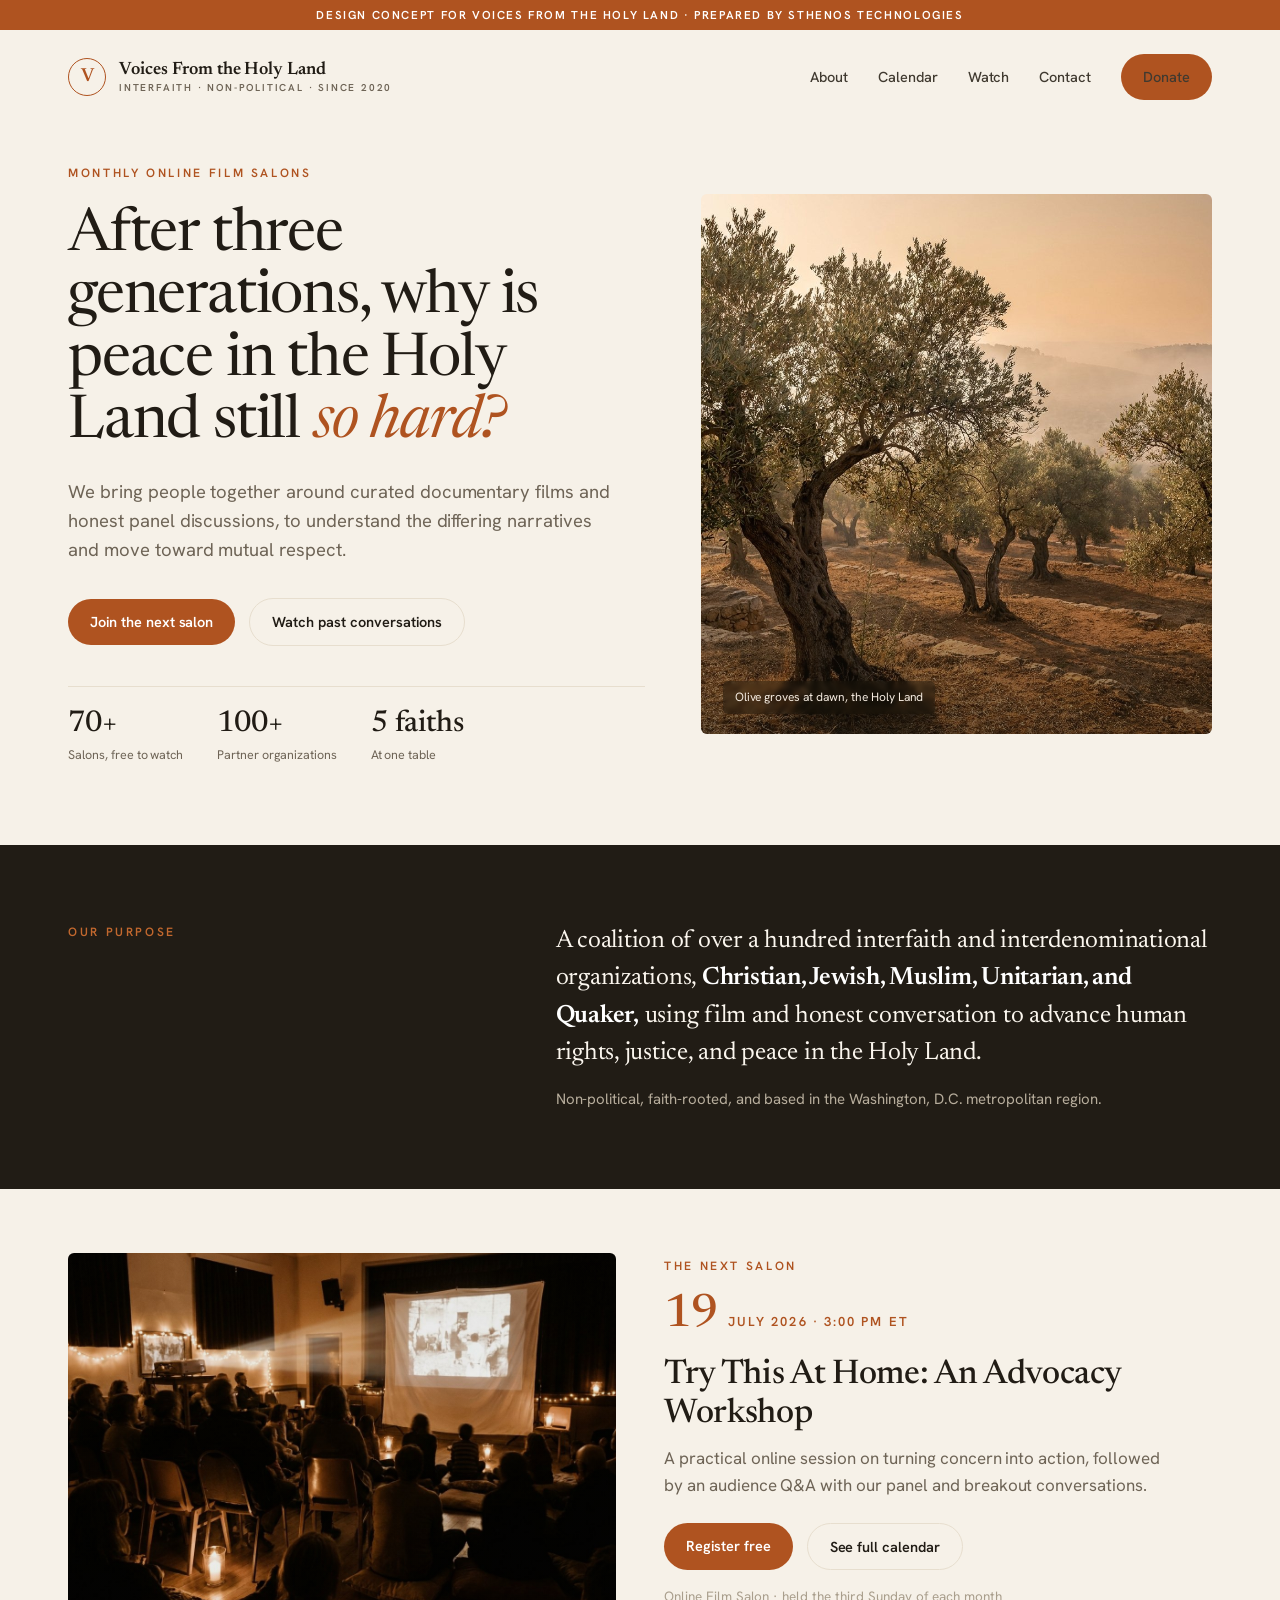
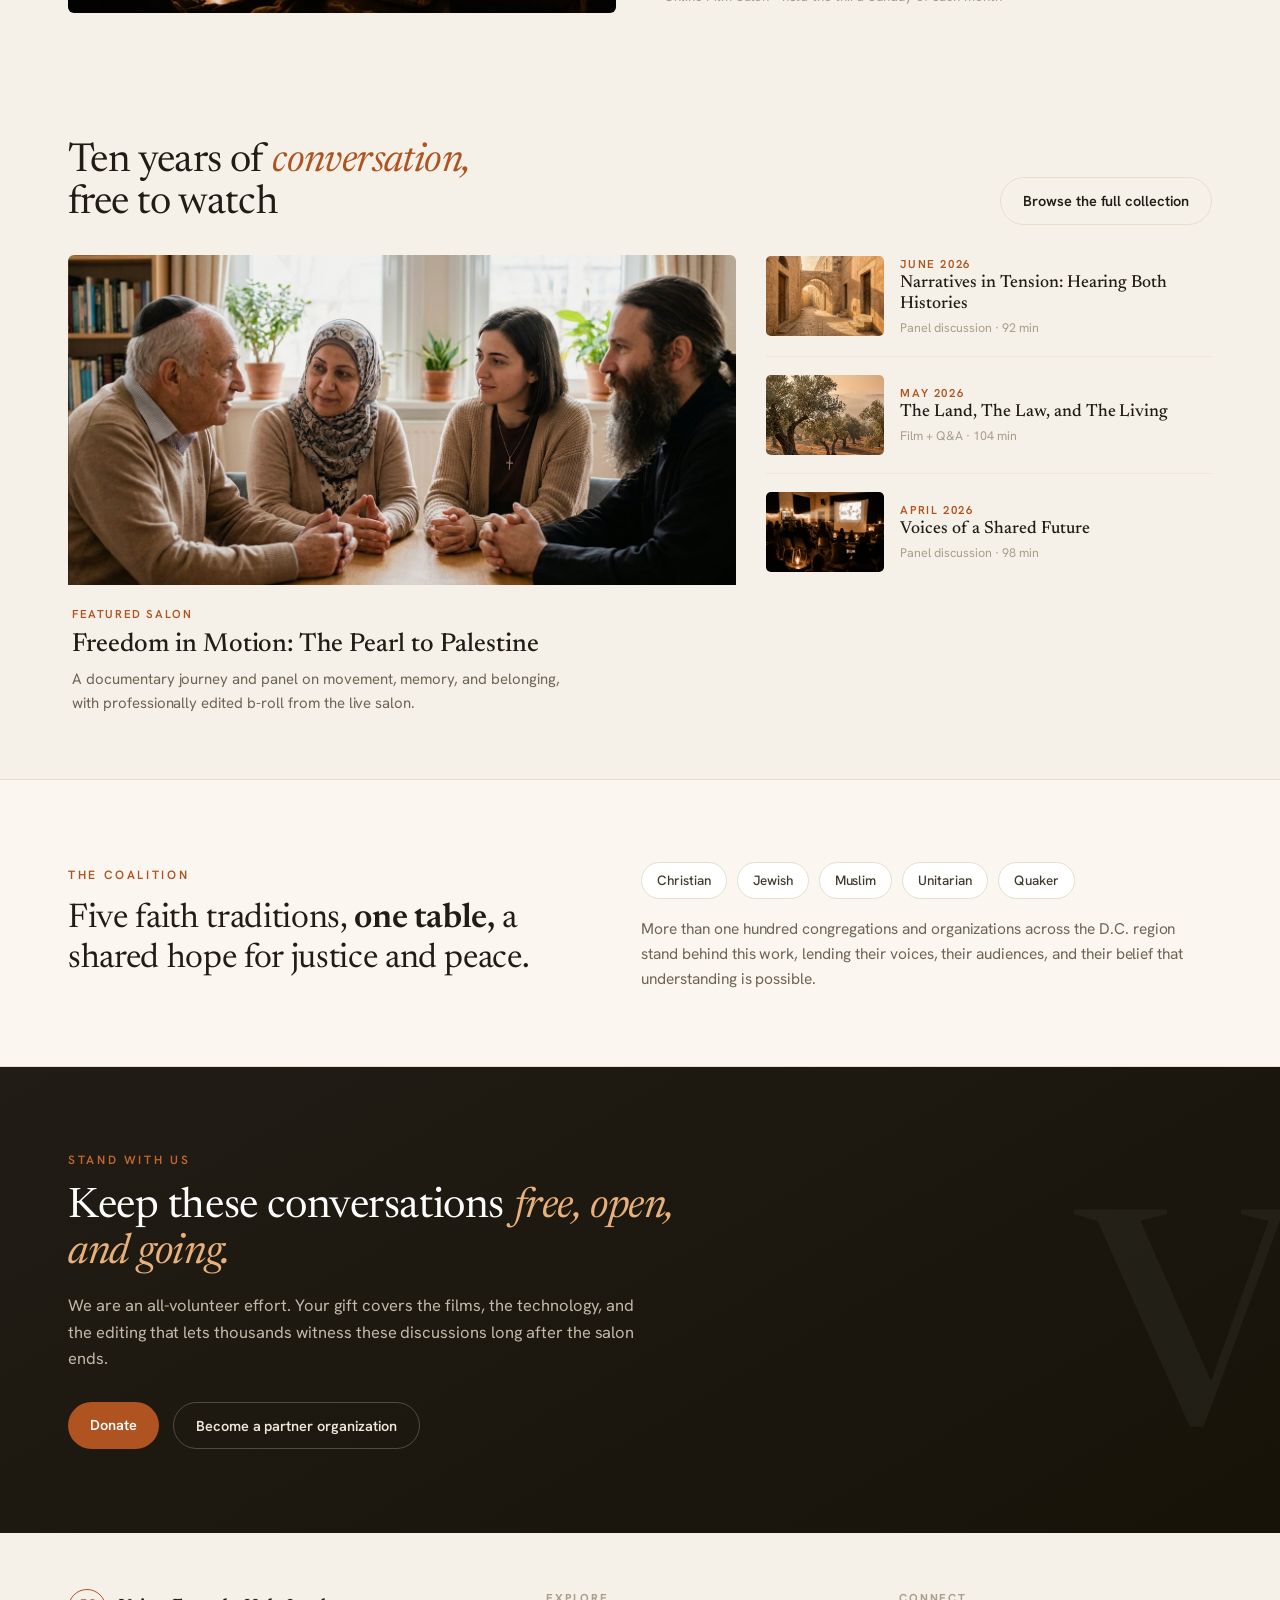
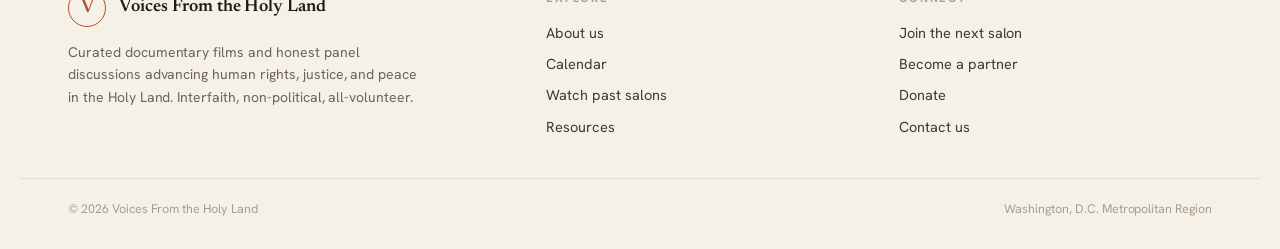
==== index.html @ 0915a4ef "VFHL website design concept (preview)" ====
<!DOCTYPE html>
<html lang="en">
<head>
<meta charset="UTF-8">
<meta name="viewport" content="width=device-width, initial-scale=1.0">
<title>Voices From the Holy Land</title>
<link rel="stylesheet" href="assets/style.css">
</head>
<body>
<div class="concept">Design concept for Voices From the Holy Land &middot; prepared by Sthenos Technologies</div>

<nav>
  <a class="brand" href="index.html">
    <div class="mk serif">V</div>
    <div class="nm">Voices From the Holy Land<small>Interfaith &middot; Non-political &middot; Since 2020</small></div>
  </a>
  <div class="navlinks">
    <a href="about.html">About</a>
    <a href="calendar.html">Calendar</a>
    <a href="watch.html">Watch</a>
    <a href="contact.html">Contact</a>
    <a href="donate.html" class="btn">Donate</a>
  </div>
</nav>

<section class="hero">
  <div>
    <div class="kick eyebrow">Monthly online film salons</div>
    <h1 class="serif">After three generations, why is peace in the Holy Land still <em>so hard?</em></h1>
    <p class="sub">We bring people together around curated documentary films and honest panel discussions, to understand the differing narratives and move toward mutual respect.</p>
    <div class="cta">
      <a href="calendar.html" class="btn">Join the next salon</a>
      <a href="watch.html" class="btn ghost">Watch past conversations</a>
    </div>
    <div class="meta">
      <div><div class="n serif">70+</div><div class="l">Salons, free to watch</div></div>
      <div><div class="n serif">100+</div><div class="l">Partner organizations</div></div>
      <div><div class="n serif">5 faiths</div><div class="l">At one table</div></div>
    </div>
  </div>
  <div class="hero-img" style="background-image:linear-gradient(180deg,rgba(23,19,9,0) 50%,rgba(23,19,9,.52)),url('assets/img/hero.jpg');"><div class="cap">Olive groves at dawn, the Holy Land</div></div>
</section>

<section class="mission">
  <div class="wrap">
    <div><div class="eyebrow">Our purpose</div></div>
    <div>
      <h2 class="serif">A coalition of over a hundred interfaith and interdenominational organizations, <b>Christian, Jewish, Muslim, Unitarian, and Quaker,</b> using film and honest conversation to advance human rights, justice, and peace in the Holy Land.</h2>
      <div class="stat">Non-political, faith-rooted, and based in the Washington, D.C. metropolitan region.</div>
    </div>
  </div>
</section>

<section class="pad next">
  <div class="wrap">
    <div class="img" style="background-image:linear-gradient(0deg,rgba(23,19,9,.08),rgba(23,19,9,.08)),url('assets/img/screening.jpg');"></div>
    <div class="panel">
      <div class="eyebrow" style="margin-bottom:16px;">The next salon</div>
      <div class="date"><span class="d serif">19</span><span class="mo">July 2026 &middot; 3:00 PM ET</span></div>
      <h3 class="serif">Try This At Home: An Advocacy Workshop</h3>
      <p>A practical online session on turning concern into action, followed by an audience Q&amp;A with our panel and breakout conversations.</p>
      <div class="cta" style="display:flex;gap:14px;"><a href="calendar.html" class="btn">Register free</a><a href="calendar.html" class="btn ghost">See full calendar</a></div>
      <div class="who">Online Film Salon &middot; held the third Sunday of each month</div>
    </div>
  </div>
</section>

<section class="pad lib">
  <div class="wrap">
    <div class="head">
      <h2 class="serif">Ten years of <em>conversation,</em><br>free to watch</h2>
      <a href="watch.html" class="btn ghost">Browse the full collection</a>
    </div>
    <div class="grid">
      <a class="feat" href="watch.html">
        <div class="ph" style="background-image:linear-gradient(0deg,rgba(23,19,9,.06),rgba(23,19,9,.06)),url('assets/img/panel.jpg');"></div>
        <div class="body">
          <div class="tag">Featured salon</div>
          <h4 class="serif">Freedom in Motion: The Pearl to Palestine</h4>
          <p>A documentary journey and panel on movement, memory, and belonging, with professionally edited b-roll from the live salon.</p>
        </div>
      </a>
      <div class="list">
        <a class="litem" href="watch.html"><div class="th img" style="background-image:url('assets/img/oldcity.jpg');"></div><div><div class="tag">June 2026</div><h5 class="serif">Narratives in Tension: Hearing Both Histories</h5><div class="meta">Panel discussion &middot; 92 min</div></div></a>
        <a class="litem" href="watch.html"><div class="th img" style="background-image:url('assets/img/hero.jpg');background-position:center 40%;"></div><div><div class="tag">May 2026</div><h5 class="serif">The Land, The Law, and The Living</h5><div class="meta">Film + Q&amp;A &middot; 104 min</div></div></a>
        <a class="litem" href="watch.html"><div class="th img" style="background-image:url('assets/img/screening.jpg');"></div><div><div class="tag">April 2026</div><h5 class="serif">Voices of a Shared Future</h5><div class="meta">Panel discussion &middot; 98 min</div></div></a>
      </div>
    </div>
  </div>
</section>

<section class="coal">
  <div class="wrap">
    <div>
      <div class="eyebrow" style="margin-bottom:14px;">The coalition</div>
      <h2 class="serif">Five faith traditions, <b>one table,</b> a shared hope for justice and peace.</h2>
    </div>
    <div>
      <div class="faiths"><span>Christian</span><span>Jewish</span><span>Muslim</span><span>Unitarian</span><span>Quaker</span></div>
      <p style="margin-top:18px;">More than one hundred congregations and organizations across the D.C. region stand behind this work, lending their voices, their audiences, and their belief that understanding is possible.</p>
    </div>
  </div>
</section>

<section class="give">
  <div class="mono serif">V</div>
  <div class="wrap">
    <div class="eyebrow">Stand with us</div>
    <h2 class="serif">Keep these conversations <em>free, open, and going.</em></h2>
    <p>We are an all-volunteer effort. Your gift covers the films, the technology, and the editing that lets thousands witness these discussions long after the salon ends.</p>
    <div class="cta"><a href="donate.html" class="btn">Donate</a><a href="contact.html" class="btn ghost">Become a partner organization</a></div>
  </div>
</section>

<footer>
  <div class="wrap">
    <div>
      <div class="brand"><div class="mk serif">V</div><div class="nm">Voices From the Holy Land</div></div>
      <p class="about">Curated documentary films and honest panel discussions advancing human rights, justice, and peace in the Holy Land. Interfaith, non-political, all-volunteer.</p>
    </div>
    <div><h6>Explore</h6><ul><li><a href="about.html">About us</a></li><li><a href="calendar.html">Calendar</a></li><li><a href="watch.html">Watch past salons</a></li><li><a href="contact.html">Resources</a></li></ul></div>
    <div><h6>Connect</h6><ul><li><a href="calendar.html">Join the next salon</a></li><li><a href="contact.html">Become a partner</a></li><li><a href="donate.html">Donate</a></li><li><a href="contact.html">Contact us</a></li></ul></div>
  </div>
  <div class="legal"><span>&copy; 2026 Voices From the Holy Land</span><span>Washington, D.C. Metropolitan Region</span></div>
</footer>
</body>
</html>
---- assets/style.css ----
/* Voices From the Holy Land — design concept stylesheet (Sthenos Technologies) */
@import url('https://fonts.googleapis.com/css2?family=Newsreader:ital,opsz,wght@0,6..72,300;0,6..72,400;0,6..72,500;0,6..72,600;1,6..72,400;1,6..72,500&family=Hanken+Grotesk:wght@400;500;600;700&display=swap');

:root{
  --paper:#F6F1E8; --paper2:#FBF7F0; --card:#FFFFFF; --ink:#211C15; --ink-deep:#171309;
  --body:#403A30; --muted:#6E6456; --faint:#A99E8C; --line:#E7DECE; --line-soft:#EFE8DA;
  --clay:#AF5320; --clay-bright:#C2682E; --clay-wash:#F1E5D8;
}
*{box-sizing:border-box;margin:0;padding:0;}
body{font-family:"Hanken Grotesk",sans-serif;color:var(--body);background:var(--paper);
  font-size:17px;line-height:1.6;-webkit-font-smoothing:antialiased;letter-spacing:-0.002em;}
.serif{font-family:"Newsreader",Georgia,serif;}
img{display:block;max-width:100%;}
a{color:inherit;text-decoration:none;}
.wrap{max-width:1240px;margin:0 auto;padding:0 48px;}
.eyebrow{font-size:12px;letter-spacing:.22em;text-transform:uppercase;color:var(--clay);font-weight:600;}
.center{text-align:center;}

/* concept ribbon */
.concept{background:var(--clay);color:#fff;text-align:center;font-size:11.5px;letter-spacing:.14em;
  text-transform:uppercase;font-weight:600;padding:6px;}
.concept a{color:#fff;text-decoration:underline;}

/* buttons */
.btn{display:inline-block;background:var(--clay);color:#fff;font-weight:600;font-size:14.5px;padding:11px 22px;border-radius:999px;cursor:pointer;border:none;font-family:inherit;}
.btn:hover{background:var(--clay-bright);}
.btn.ghost{background:transparent;color:var(--ink);border:1.5px solid var(--line);}
.btn.ghost:hover{border-color:var(--clay);color:var(--clay);}
.btn.lg{padding:14px 30px;font-size:16px;}

/* duotone-free image helper */
.img{background-size:cover;background-position:center;background-repeat:no-repeat;background-color:#2a231a;}

/* NAV */
nav{display:flex;align-items:center;justify-content:space-between;padding:24px 48px;max-width:1240px;margin:0 auto;}
.brand{display:flex;align-items:center;gap:13px;}
.brand .mk{width:38px;height:38px;border-radius:50%;border:1.5px solid var(--clay);display:flex;align-items:center;justify-content:center;font-family:"Newsreader",serif;font-weight:600;font-size:19px;color:var(--clay);}
.brand .nm{font-family:"Newsreader",serif;font-size:18px;font-weight:600;color:var(--ink);line-height:1.1;}
.brand .nm small{display:block;font-family:"Hanken Grotesk",sans-serif;font-size:10px;letter-spacing:.18em;text-transform:uppercase;color:var(--muted);font-weight:600;margin-top:2px;}
.navlinks{display:flex;gap:30px;align-items:center;}
.navlinks a{font-size:14.5px;font-weight:500;color:var(--body);}
.navlinks a:hover,.navlinks a.active{color:var(--clay);}

/* HERO (home) */
.hero{display:grid;grid-template-columns:1.06fr .94fr;gap:56px;align-items:center;padding:40px 48px 80px;max-width:1240px;margin:0 auto;}
.hero .kick{margin-bottom:22px;}
.hero h1{font-family:"Newsreader",serif;font-weight:400;font-size:60px;line-height:1.04;letter-spacing:-0.02em;color:var(--ink);}
.hero h1 em{font-style:italic;color:var(--clay);}
.hero p.sub{font-size:18.5px;color:var(--muted);margin-top:24px;max-width:30em;line-height:1.55;}
.hero .cta{display:flex;gap:14px;margin-top:34px;align-items:center;}
.hero .meta{margin-top:40px;display:flex;gap:34px;border-top:1px solid var(--line);padding-top:22px;}
.hero .meta .n{font-family:"Newsreader",serif;font-size:30px;font-weight:500;color:var(--ink);line-height:1;}
.hero .meta .l{font-size:12.5px;color:var(--muted);margin-top:6px;}
.hero-img{height:540px;border-radius:6px;position:relative;overflow:hidden;background-size:cover;background-position:center;}
.hero-img .cap{position:absolute;left:22px;bottom:20px;color:#F4EADF;font-size:12px;background:rgba(23,19,9,.4);backdrop-filter:blur(2px);padding:7px 12px;border-radius:5px;}

/* PAGE BANNER (inner pages) */
.banner{padding:34px 0 30px;border-bottom:1px solid var(--line);}
.banner h1{font-family:"Newsreader",serif;font-weight:400;font-size:46px;letter-spacing:-0.02em;color:var(--ink);line-height:1.05;margin-top:10px;}
.banner h1 em{font-style:italic;color:var(--clay);}
.banner p{color:var(--muted);font-size:18px;max-width:38em;margin-top:14px;}

/* generic section */
section.pad{padding:64px 0;}
.lead{color:var(--muted);font-size:18px;max-width:34em;}
.prose p{margin:0 0 16px;max-width:36em;color:var(--body);}
.prose h2{font-family:"Newsreader",serif;font-weight:500;font-size:28px;color:var(--ink);margin:30px 0 12px;letter-spacing:-0.01em;}

/* MISSION band */
.mission{background:var(--ink);color:#EDE6D9;padding:78px 0;}
.mission .wrap{display:grid;grid-template-columns:.8fr 1.2fr;gap:50px;align-items:start;}
.mission .eyebrow{color:var(--clay-bright);}
.mission h2{font-family:"Newsreader",serif;font-weight:400;font-size:25px;line-height:1.5;color:#FBF6EE;letter-spacing:-0.01em;}
.mission h2 b{font-weight:600;color:#fff;}
.mission .stat{margin-top:14px;color:#B7AD9C;font-size:15px;}

/* NEXT salon */
.next .wrap{display:grid;grid-template-columns:1fr 1fr;gap:48px;align-items:stretch;}
.next .img{border-radius:6px;min-height:360px;}
.next .panel{display:flex;flex-direction:column;justify-content:center;}
.next .date{display:flex;align-items:baseline;gap:10px;color:var(--clay);font-weight:600;}
.next .date .d{font-family:"Newsreader",serif;font-size:46px;font-weight:500;line-height:1;}
.next .date .mo{font-size:13px;letter-spacing:.16em;text-transform:uppercase;}
.next h3{font-family:"Newsreader",serif;font-weight:500;font-size:34px;line-height:1.12;color:var(--ink);margin:18px 0 12px;letter-spacing:-0.01em;}
.next p{color:var(--muted);max-width:30em;margin-bottom:24px;}
.next .who{font-size:13.5px;color:var(--faint);margin-top:16px;}

/* LIBRARY (home featured) */
.lib .head{display:flex;align-items:flex-end;justify-content:space-between;margin-bottom:30px;}
.lib .head h2{font-family:"Newsreader",serif;font-weight:400;font-size:40px;letter-spacing:-0.015em;color:var(--ink);line-height:1.05;}
.lib .head h2 em{font-style:italic;color:var(--clay);}
.lib .grid{display:grid;grid-template-columns:1.5fr 1fr;gap:30px;}
.feat{border-radius:6px;overflow:hidden;}
.feat .ph{height:330px;background-size:cover;background-position:center;}
.feat .body{padding:20px 4px 0;}
.feat .tag,.list .tag{font-size:11.5px;letter-spacing:.14em;text-transform:uppercase;color:var(--clay);font-weight:600;}
.feat h4{font-family:"Newsreader",serif;font-weight:500;font-size:26px;color:var(--ink);margin:8px 0 6px;line-height:1.15;}
.feat p{color:var(--muted);font-size:15px;max-width:34em;}
.list{display:flex;flex-direction:column;gap:18px;}
.litem{display:grid;grid-template-columns:118px 1fr;gap:16px;align-items:center;border-bottom:1px solid var(--line-soft);padding-bottom:18px;}
.litem:last-child{border-bottom:none;}
.litem .th{height:80px;border-radius:5px;}
.litem h5{font-family:"Newsreader",serif;font-weight:500;font-size:17.5px;color:var(--ink);line-height:1.2;margin-bottom:3px;}
.litem .meta{font-size:12.5px;color:var(--faint);}

/* WATCH page grid (uniform editorial cards, varied via featured row handled in markup) */
.watchgrid{display:grid;grid-template-columns:repeat(3,1fr);gap:28px;margin-top:8px;}
.wcard{border:1px solid var(--line);border-radius:8px;overflow:hidden;background:var(--card);}
.wcard .ph{height:170px;background-size:cover;background-position:center;}
.wcard .b{padding:16px 17px 18px;}
.wcard .tag{font-size:11px;letter-spacing:.14em;text-transform:uppercase;color:var(--clay);font-weight:600;}
.wcard h4{font-family:"Newsreader",serif;font-weight:500;font-size:20px;color:var(--ink);margin:7px 0 6px;line-height:1.18;}
.wcard p{font-size:13.5px;color:var(--muted);}

/* CALENDAR list */
.event{display:grid;grid-template-columns:120px 1fr auto;gap:26px;align-items:center;padding:22px 0;border-bottom:1px solid var(--line);}
.event .d{font-family:"Newsreader",serif;color:var(--clay);}
.event .d .day{font-size:38px;font-weight:500;line-height:1;}
.event .d .mo{font-size:12px;letter-spacing:.14em;text-transform:uppercase;font-family:"Hanken Grotesk",sans-serif;font-weight:700;}
.event h4{font-family:"Newsreader",serif;font-weight:500;font-size:23px;color:var(--ink);line-height:1.15;}
.event .meta{font-size:13.5px;color:var(--muted);margin-top:4px;}

/* COALITION */
.coal{background:var(--paper2);border-top:1px solid var(--line);border-bottom:1px solid var(--line);padding:74px 0;}
.coal .wrap{display:grid;grid-template-columns:1fr 1.1fr;gap:54px;align-items:center;}
.coal h2{font-family:"Newsreader",serif;font-weight:400;font-size:34px;line-height:1.18;color:var(--ink);letter-spacing:-0.01em;}
.coal h2 b{font-weight:600;}
.faiths{display:flex;flex-wrap:wrap;gap:10px;margin-top:8px;}
.faiths span{font-size:13.5px;color:var(--body);border:1px solid var(--line);background:#fff;border-radius:999px;padding:7px 15px;font-weight:500;}
.coal p{color:var(--muted);font-size:15.5px;}

/* DONATE band + page */
.give{background:linear-gradient(150deg,#211C15,#171309);color:#EDE6D9;padding:84px 0;position:relative;overflow:hidden;}
.give .mono{position:absolute;right:-20px;bottom:-60px;font-family:"Newsreader",serif;font-size:300px;color:#fff;opacity:.04;font-weight:500;}
.give .wrap{position:relative;}
.give .eyebrow{color:var(--clay-bright);}
.give h2{font-family:"Newsreader",serif;font-weight:400;font-size:42px;line-height:1.1;color:#fff;margin:14px 0 16px;max-width:15em;letter-spacing:-0.01em;}
.give h2 em{font-style:italic;color:#E8B07A;}
.give p{color:#C3B9A8;max-width:36em;font-size:16.5px;margin-bottom:30px;}
.give .cta{display:flex;gap:14px;}
.give .btn.ghost{color:#EDE6D9;border-color:rgba(255,255,255,.22);}
.give .btn.ghost:hover{border-color:var(--clay-bright);color:#fff;}
.tiers{display:grid;grid-template-columns:repeat(4,1fr);gap:16px;margin-top:8px;}
.tier{border:1px solid var(--line);border-radius:8px;padding:22px 20px;background:var(--card);text-align:center;}
.tier .amt{font-family:"Newsreader",serif;font-size:30px;font-weight:500;color:var(--ink);}
.tier p{font-size:13.5px;color:var(--muted);margin:8px 0 16px;}

/* CONTACT form */
.formgrid{display:grid;grid-template-columns:1.1fr 1fr;gap:48px;align-items:start;}
.field{margin-bottom:16px;}
.field label{display:block;font-size:13px;font-weight:600;color:var(--ink);margin-bottom:6px;}
.field input,.field textarea{width:100%;border:1px solid var(--line);border-radius:7px;padding:12px 14px;font-family:inherit;font-size:15px;color:var(--body);background:var(--card);}
.field textarea{min-height:130px;resize:vertical;}
.field input:focus,.field textarea:focus{outline:none;border-color:var(--clay);}

/* FOOTER */
footer{padding:56px 0 30px;}
footer .wrap{display:grid;grid-template-columns:1.4fr 1fr 1fr;gap:40px;}
footer .brand{margin-bottom:14px;}
footer .about{color:var(--muted);font-size:14px;max-width:26em;}
footer h6{font-size:11.5px;letter-spacing:.16em;text-transform:uppercase;color:var(--faint);font-weight:700;margin-bottom:14px;}
footer ul{list-style:none;}
footer li{margin:8px 0;font-size:14.5px;}
footer li a:hover{color:var(--clay);}
.legal{max-width:1240px;margin:32px auto 0;padding:20px 48px 0;border-top:1px solid var(--line);display:flex;justify-content:space-between;color:var(--faint);font-size:12.5px;}

@media (max-width:900px){
  .wrap{padding:0 24px;}
  .hero,.mission .wrap,.next .wrap,.lib .grid,.coal .wrap,.formgrid{grid-template-columns:1fr;}
  .watchgrid,.tiers{grid-template-columns:1fr 1fr;}
  .hero h1{font-size:42px;} nav{padding:18px 24px;flex-wrap:wrap;gap:12px;}
}
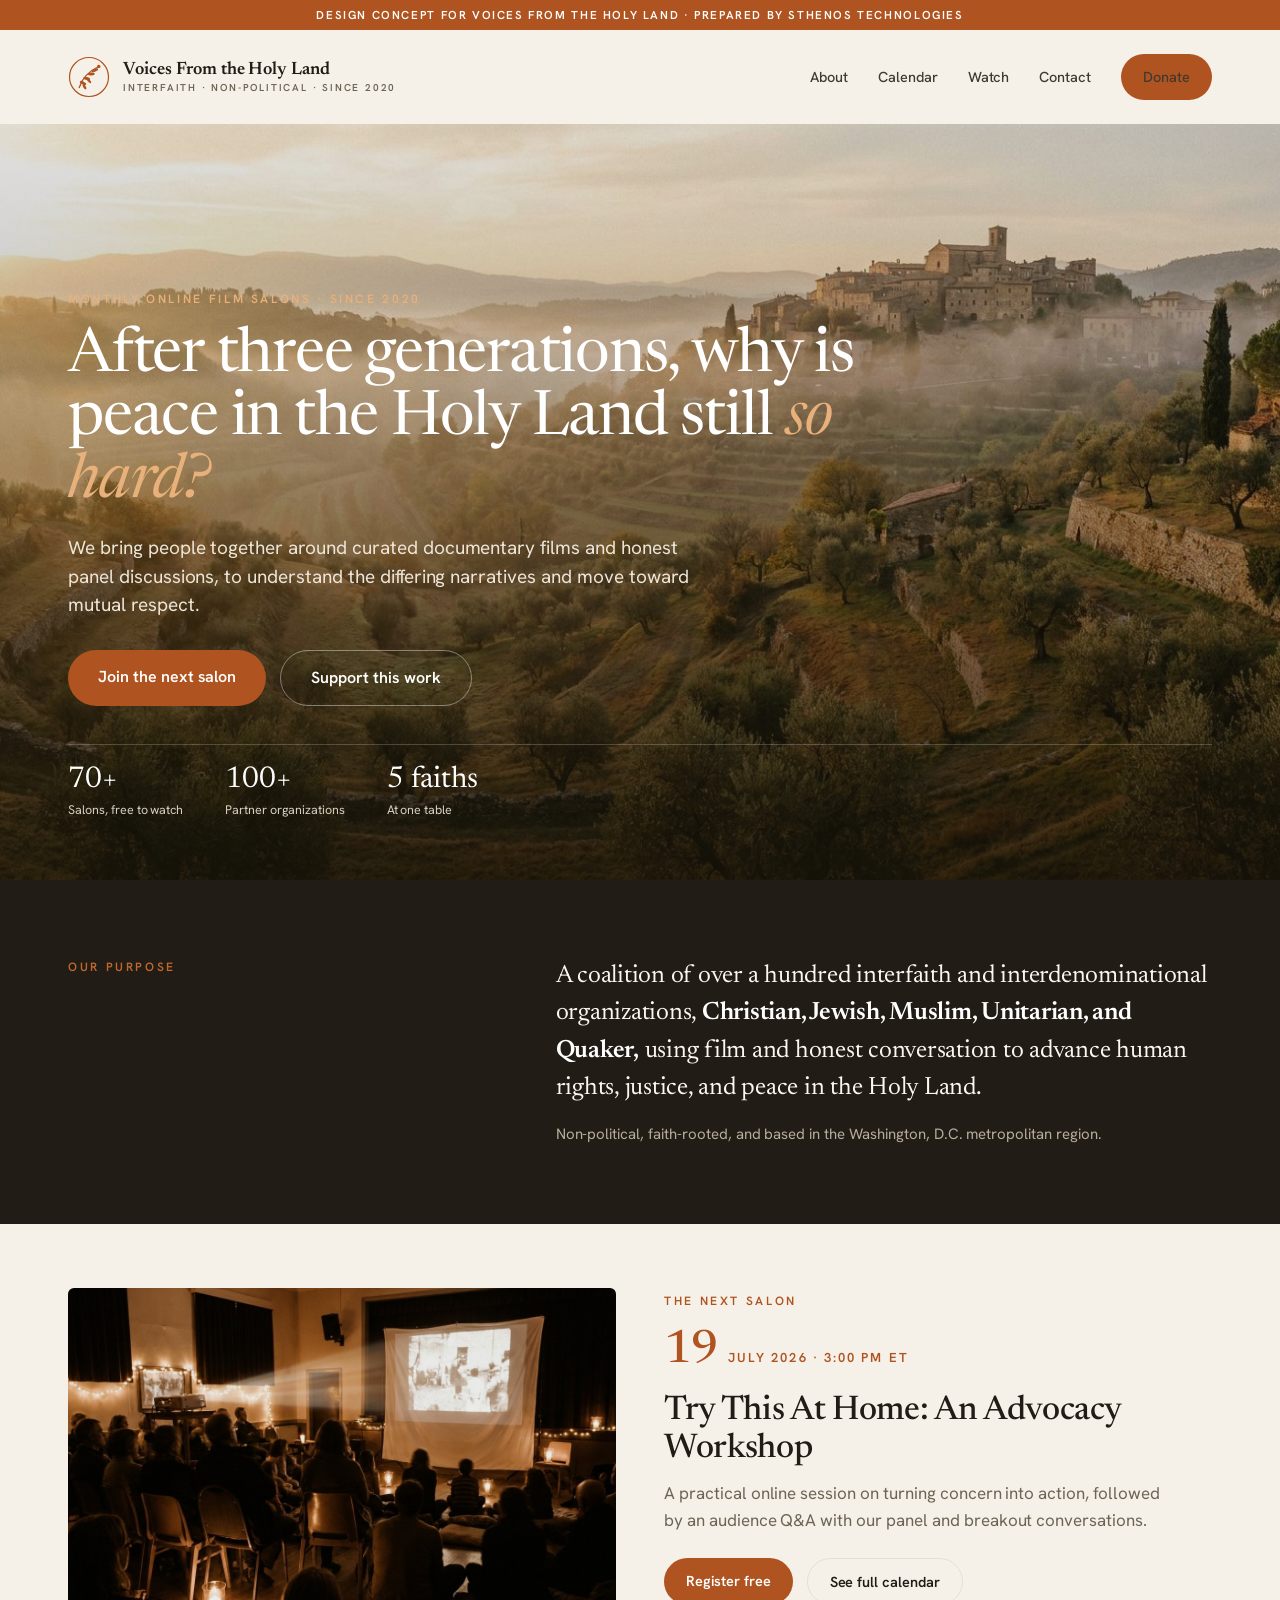
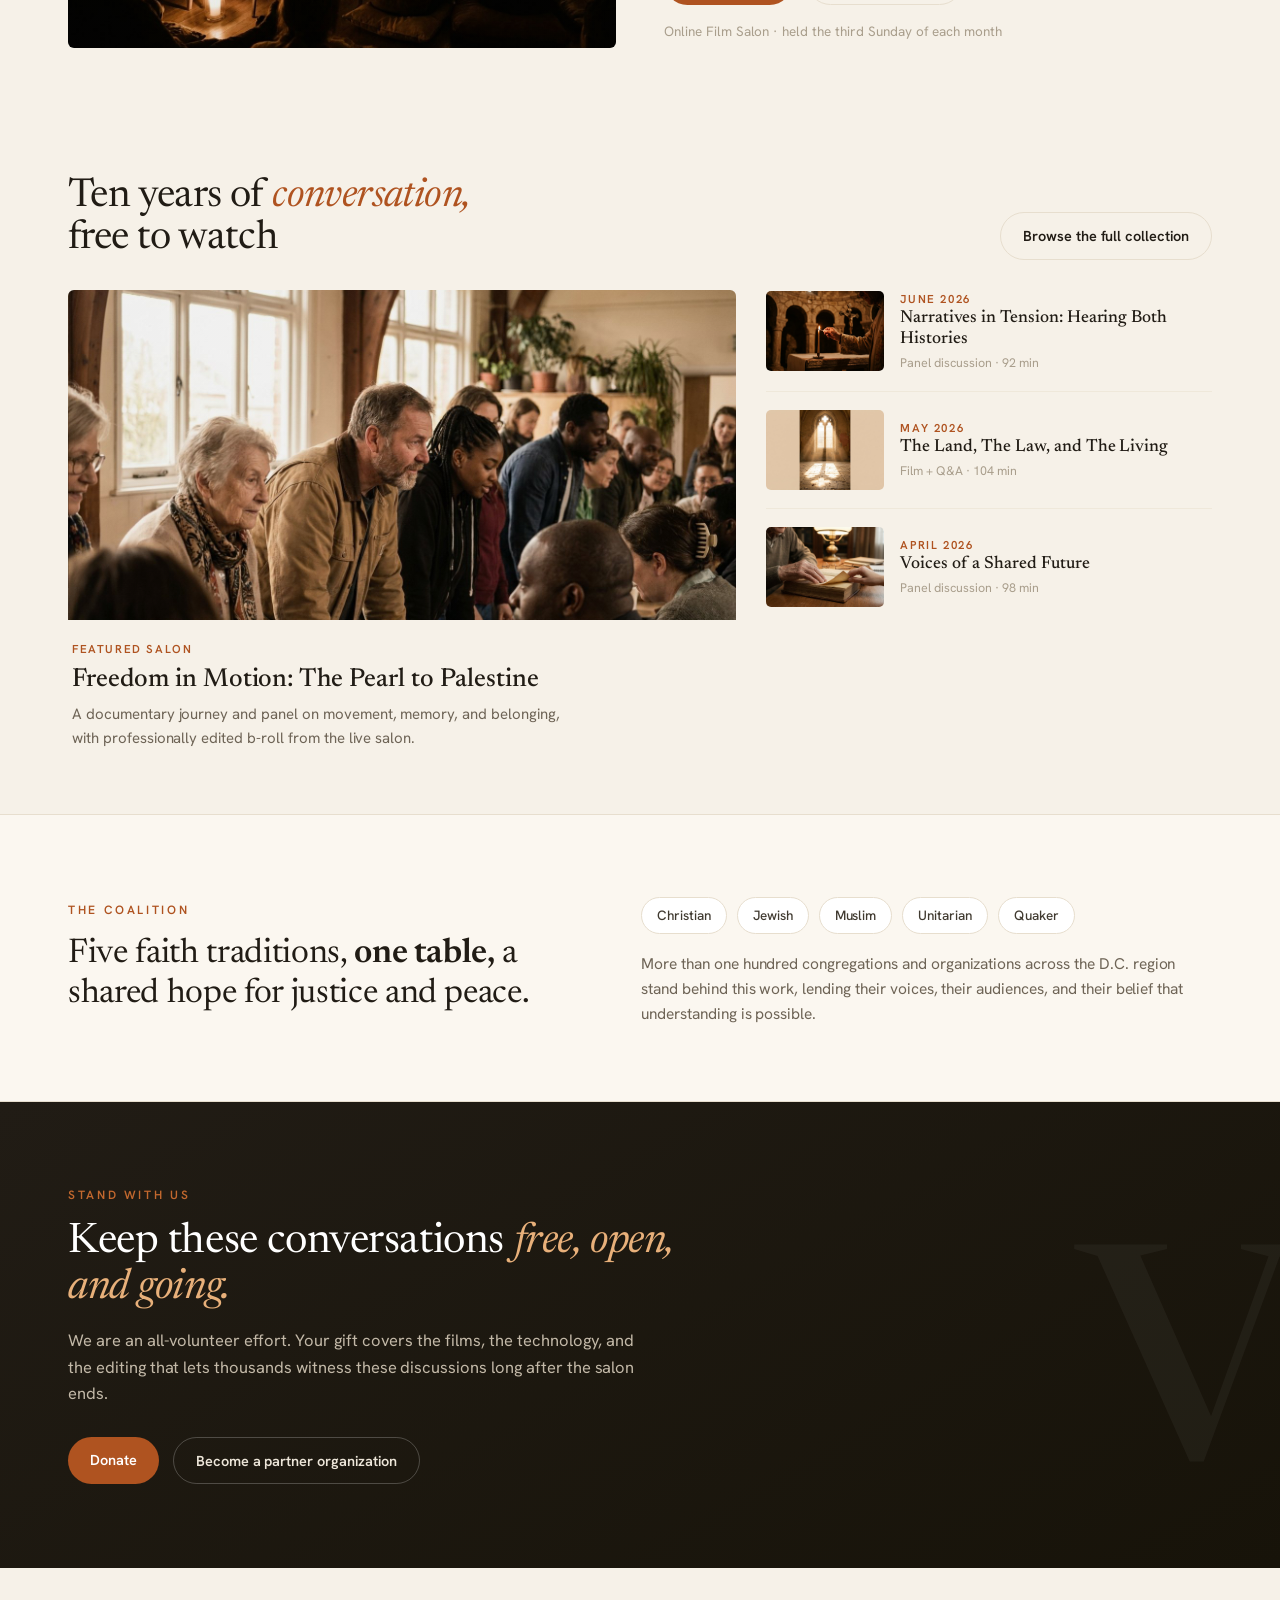
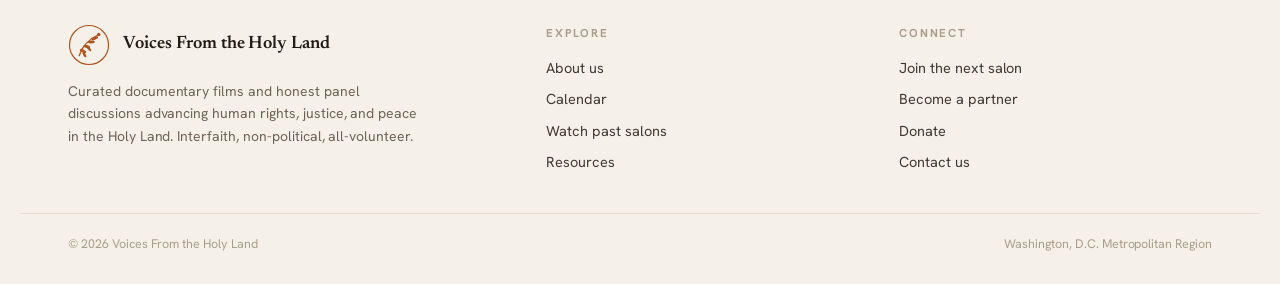
==== commit e1a46948: "Redesign: olive-branch logo, cinematic full-bleed hero, unique imagery, working CTAs, donation engin" ====
--- a/index.html
+++ b/index.html
@@ -11,7 +11,7 @@
 
 <nav>
   <a class="brand" href="index.html">
-    <div class="mk serif">V</div>
+    <img src="assets/logo.svg" class="mk" alt="Voices From the Holy Land">
     <div class="nm">Voices From the Holy Land<small>Interfaith &middot; Non-political &middot; Since 2020</small></div>
   </a>
   <div class="navlinks">
@@ -23,14 +23,14 @@
   </div>
 </nav>
 
-<section class="hero">
-  <div>
-    <div class="kick eyebrow">Monthly online film salons</div>
+<section class="herofull" style="background-image:url('assets/img/landscape.jpg');">
+  <div class="inner">
+    <div class="kick eyebrow">Monthly online film salons &middot; since 2020</div>
     <h1 class="serif">After three generations, why is peace in the Holy Land still <em>so hard?</em></h1>
     <p class="sub">We bring people together around curated documentary films and honest panel discussions, to understand the differing narratives and move toward mutual respect.</p>
     <div class="cta">
-      <a href="calendar.html" class="btn">Join the next salon</a>
-      <a href="watch.html" class="btn ghost">Watch past conversations</a>
+      <a href="calendar.html" class="btn lg">Join the next salon</a>
+      <a href="donate.html" class="btn ghost lg">Support this work</a>
     </div>
     <div class="meta">
       <div><div class="n serif">70+</div><div class="l">Salons, free to watch</div></div>
@@ -38,7 +38,6 @@
       <div><div class="n serif">5 faiths</div><div class="l">At one table</div></div>
     </div>
   </div>
-  <div class="hero-img" style="background-image:linear-gradient(180deg,rgba(23,19,9,0) 50%,rgba(23,19,9,.52)),url('assets/img/hero.jpg');"><div class="cap">Olive groves at dawn, the Holy Land</div></div>
 </section>
 
 <section class="mission">
@@ -73,7 +72,7 @@
     </div>
     <div class="grid">
       <a class="feat" href="watch.html">
-        <div class="ph" style="background-image:linear-gradient(0deg,rgba(23,19,9,.06),rgba(23,19,9,.06)),url('assets/img/panel.jpg');"></div>
+        <div class="ph" style="background-image:linear-gradient(0deg,rgba(23,19,9,.06),rgba(23,19,9,.06)),url('assets/img/group2.jpg');"></div>
         <div class="body">
           <div class="tag">Featured salon</div>
           <h4 class="serif">Freedom in Motion: The Pearl to Palestine</h4>
@@ -81,9 +80,9 @@
         </div>
       </a>
       <div class="list">
-        <a class="litem" href="watch.html"><div class="th img" style="background-image:url('assets/img/oldcity.jpg');"></div><div><div class="tag">June 2026</div><h5 class="serif">Narratives in Tension: Hearing Both Histories</h5><div class="meta">Panel discussion &middot; 92 min</div></div></a>
-        <a class="litem" href="watch.html"><div class="th img" style="background-image:url('assets/img/hero.jpg');background-position:center 40%;"></div><div><div class="tag">May 2026</div><h5 class="serif">The Land, The Law, and The Living</h5><div class="meta">Film + Q&amp;A &middot; 104 min</div></div></a>
-        <a class="litem" href="watch.html"><div class="th img" style="background-image:url('assets/img/screening.jpg');"></div><div><div class="tag">April 2026</div><h5 class="serif">Voices of a Shared Future</h5><div class="meta">Panel discussion &middot; 98 min</div></div></a>
+        <a class="litem" href="watch.html"><div class="th img" style="background-image:url('assets/img/candle.jpg');"></div><div><div class="tag">June 2026</div><h5 class="serif">Narratives in Tension: Hearing Both Histories</h5><div class="meta">Panel discussion &middot; 92 min</div></div></a>
+        <a class="litem" href="watch.html"><div class="th img" style="background-image:url('assets/img/window.jpg');"></div><div><div class="tag">May 2026</div><h5 class="serif">The Land, The Law, and The Living</h5><div class="meta">Film + Q&amp;A &middot; 104 min</div></div></a>
+        <a class="litem" href="watch.html"><div class="th img" style="background-image:url('assets/img/book.jpg');"></div><div><div class="tag">April 2026</div><h5 class="serif">Voices of a Shared Future</h5><div class="meta">Panel discussion &middot; 98 min</div></div></a>
       </div>
     </div>
   </div>
@@ -115,7 +114,7 @@
 <footer>
   <div class="wrap">
     <div>
-      <div class="brand"><div class="mk serif">V</div><div class="nm">Voices From the Holy Land</div></div>
+      <div class="brand"><img src="assets/logo.svg" class="mk" alt="Voices From the Holy Land"><div class="nm">Voices From the Holy Land</div></div>
       <p class="about">Curated documentary films and honest panel discussions advancing human rights, justice, and peace in the Holy Land. Interfaith, non-political, all-volunteer.</p>
     </div>
     <div><h6>Explore</h6><ul><li><a href="about.html">About us</a></li><li><a href="calendar.html">Calendar</a></li><li><a href="watch.html">Watch past salons</a></li><li><a href="contact.html">Resources</a></li></ul></div>
--- a/assets/style.css
+++ b/assets/style.css
@@ -34,7 +34,7 @@
 /* NAV */
 nav{display:flex;align-items:center;justify-content:space-between;padding:24px 48px;max-width:1240px;margin:0 auto;}
 .brand{display:flex;align-items:center;gap:13px;}
-.brand .mk{width:38px;height:38px;border-radius:50%;border:1.5px solid var(--clay);display:flex;align-items:center;justify-content:center;font-family:"Newsreader",serif;font-weight:600;font-size:19px;color:var(--clay);}
+.brand .mk{width:42px;height:42px;flex:0 0 42px;}
 .brand .nm{font-family:"Newsreader",serif;font-size:18px;font-weight:600;color:var(--ink);line-height:1.1;}
 .brand .nm small{display:block;font-family:"Hanken Grotesk",sans-serif;font-size:10px;letter-spacing:.18em;text-transform:uppercase;color:var(--muted);font-weight:600;margin-top:2px;}
 .navlinks{display:flex;gap:30px;align-items:center;}
@@ -104,9 +104,10 @@
 .litem .meta{font-size:12.5px;color:var(--faint);}
 
 /* WATCH page grid (uniform editorial cards, varied via featured row handled in markup) */
-.watchgrid{display:grid;grid-template-columns:repeat(3,1fr);gap:28px;margin-top:8px;}
-.wcard{border:1px solid var(--line);border-radius:8px;overflow:hidden;background:var(--card);}
-.wcard .ph{height:170px;background-size:cover;background-position:center;}
+.watchgrid{display:grid;grid-template-columns:repeat(2,1fr);gap:28px;margin-top:8px;}
+.wcard{border:1px solid var(--line);border-radius:8px;overflow:hidden;background:var(--card);transition:box-shadow .15s;}
+.wcard:hover{box-shadow:0 16px 40px -28px rgba(33,28,21,.5);}
+.wcard .ph{height:240px;background-size:cover;background-position:center;}
 .wcard .b{padding:16px 17px 18px;}
 .wcard .tag{font-size:11px;letter-spacing:.14em;text-transform:uppercase;color:var(--clay);font-weight:600;}
 .wcard h4{font-family:"Newsreader",serif;font-weight:500;font-size:20px;color:var(--ink);margin:7px 0 6px;line-height:1.18;}
@@ -164,7 +165,51 @@
 footer li a:hover{color:var(--clay);}
 .legal{max-width:1240px;margin:32px auto 0;padding:20px 48px 0;border-top:1px solid var(--line);display:flex;justify-content:space-between;color:var(--faint);font-size:12.5px;}
 
+/* ---- CINEMATIC FULL-BLEED HERO ---- */
+.herofull{position:relative;min-height:84vh;display:flex;align-items:flex-end;background-size:cover;background-position:center;color:#fff;}
+.herofull:before{content:"";position:absolute;inset:0;background:linear-gradient(180deg,rgba(23,19,9,.12) 0%,rgba(23,19,9,.28) 42%,rgba(23,19,9,.84) 100%);}
+.herofull .inner{position:relative;max-width:1240px;margin:0 auto;padding:0 48px 60px;width:100%;}
+.herofull .kick{color:#E8B07A;}
+.herofull h1{font-family:"Newsreader",serif;font-weight:400;font-size:62px;line-height:1.02;letter-spacing:-0.02em;color:#fff;max-width:13em;margin:16px 0 0;}
+.herofull h1 em{font-style:italic;color:#E8B07A;}
+.herofull p.sub{color:#ECE5D8;font-size:19px;max-width:34em;margin-top:20px;line-height:1.5;}
+.herofull .cta{display:flex;gap:14px;margin-top:30px;flex-wrap:wrap;}
+.herofull .btn.ghost{color:#fff;border-color:rgba(255,255,255,.4);}
+.herofull .btn.ghost:hover{border-color:#fff;color:#fff;}
+.herofull .meta{display:flex;gap:42px;margin-top:38px;border-top:1px solid rgba(255,255,255,.2);padding-top:20px;flex-wrap:wrap;}
+.herofull .meta .n{font-family:"Newsreader",serif;font-size:30px;color:#fff;line-height:1;}
+.herofull .meta .l{font-size:12.5px;color:#D8CFC0;margin-top:5px;}
+
+/* ---- DONATION ENGINE ---- */
+.donate-wrap{display:grid;grid-template-columns:1.05fr .95fr;gap:48px;align-items:start;}
+.donate-card{background:var(--card);border:1px solid var(--line);border-radius:14px;padding:26px 28px;box-shadow:0 20px 55px -32px rgba(33,28,21,.55);}
+.dtabs{display:grid;grid-template-columns:1fr 1fr;gap:6px;background:var(--paper);border:1px solid var(--line);border-radius:999px;padding:5px;margin-bottom:22px;}
+.dtab{text-align:center;padding:10px;border-radius:999px;font-weight:600;font-size:14.5px;color:var(--muted);cursor:pointer;border:none;background:transparent;font-family:inherit;line-height:1.2;}
+.dtab.on{background:var(--clay);color:#fff;}
+.dtab .tagm{font-size:9.5px;display:block;letter-spacing:.08em;text-transform:uppercase;font-weight:700;opacity:.9;margin-top:2px;}
+.amt-grid{display:grid;grid-template-columns:repeat(3,1fr);gap:10px;}
+.amt-btn{border:1.5px solid var(--line);background:var(--paper2);border-radius:10px;padding:15px 6px;text-align:center;cursor:pointer;font-family:inherit;}
+.amt-btn:hover{border-color:var(--clay);}
+.amt-btn .a{font-family:"Newsreader",serif;font-size:23px;color:var(--ink);font-weight:500;display:block;}
+.amt-btn .i{font-size:10.5px;color:var(--muted);margin-top:5px;display:block;line-height:1.3;}
+.amt-btn.sel{border-color:var(--clay);background:var(--clay-wash);}
+.amt-custom{grid-column:span 3;display:flex;align-items:center;gap:8px;border:1.5px solid var(--line);border-radius:10px;padding:11px 14px;}
+.amt-custom span{font-family:"Newsreader",serif;font-size:20px;color:var(--muted);}
+.amt-custom input{border:none;outline:none;font-family:inherit;font-size:18px;width:100%;background:transparent;color:var(--ink);}
+.give-now{margin-top:20px;width:100%;text-align:center;font-size:16px;padding:15px;}
+.give-now .amt-out{font-weight:700;}
+.pay-note{margin-top:13px;font-size:12px;color:var(--faint);text-align:center;}
+.dside h3{font-family:"Newsreader",serif;font-size:25px;color:var(--ink);margin:0 0 8px;letter-spacing:-0.01em;}
+.dside .lead{color:var(--muted);font-size:16px;margin:0 0 24px;}
+.trust{display:flex;flex-direction:column;gap:18px;}
+.trust .t{display:grid;grid-template-columns:26px 1fr;gap:12px;align-items:start;}
+.trust .t .ic{color:var(--clay);font-weight:700;font-family:"Newsreader",serif;font-size:18px;line-height:1.3;}
+.trust .t p{margin:0;font-size:14px;color:var(--muted);}
+.trust .t b{color:var(--ink);font-weight:600;}
+
 @media (max-width:900px){
+  .herofull h1{font-size:40px;} .herofull{min-height:88vh;}
+  .donate-wrap{grid-template-columns:1fr;}
   .wrap{padding:0 24px;}
   .hero,.mission .wrap,.next .wrap,.lib .grid,.coal .wrap,.formgrid{grid-template-columns:1fr;}
   .watchgrid,.tiers{grid-template-columns:1fr 1fr;}
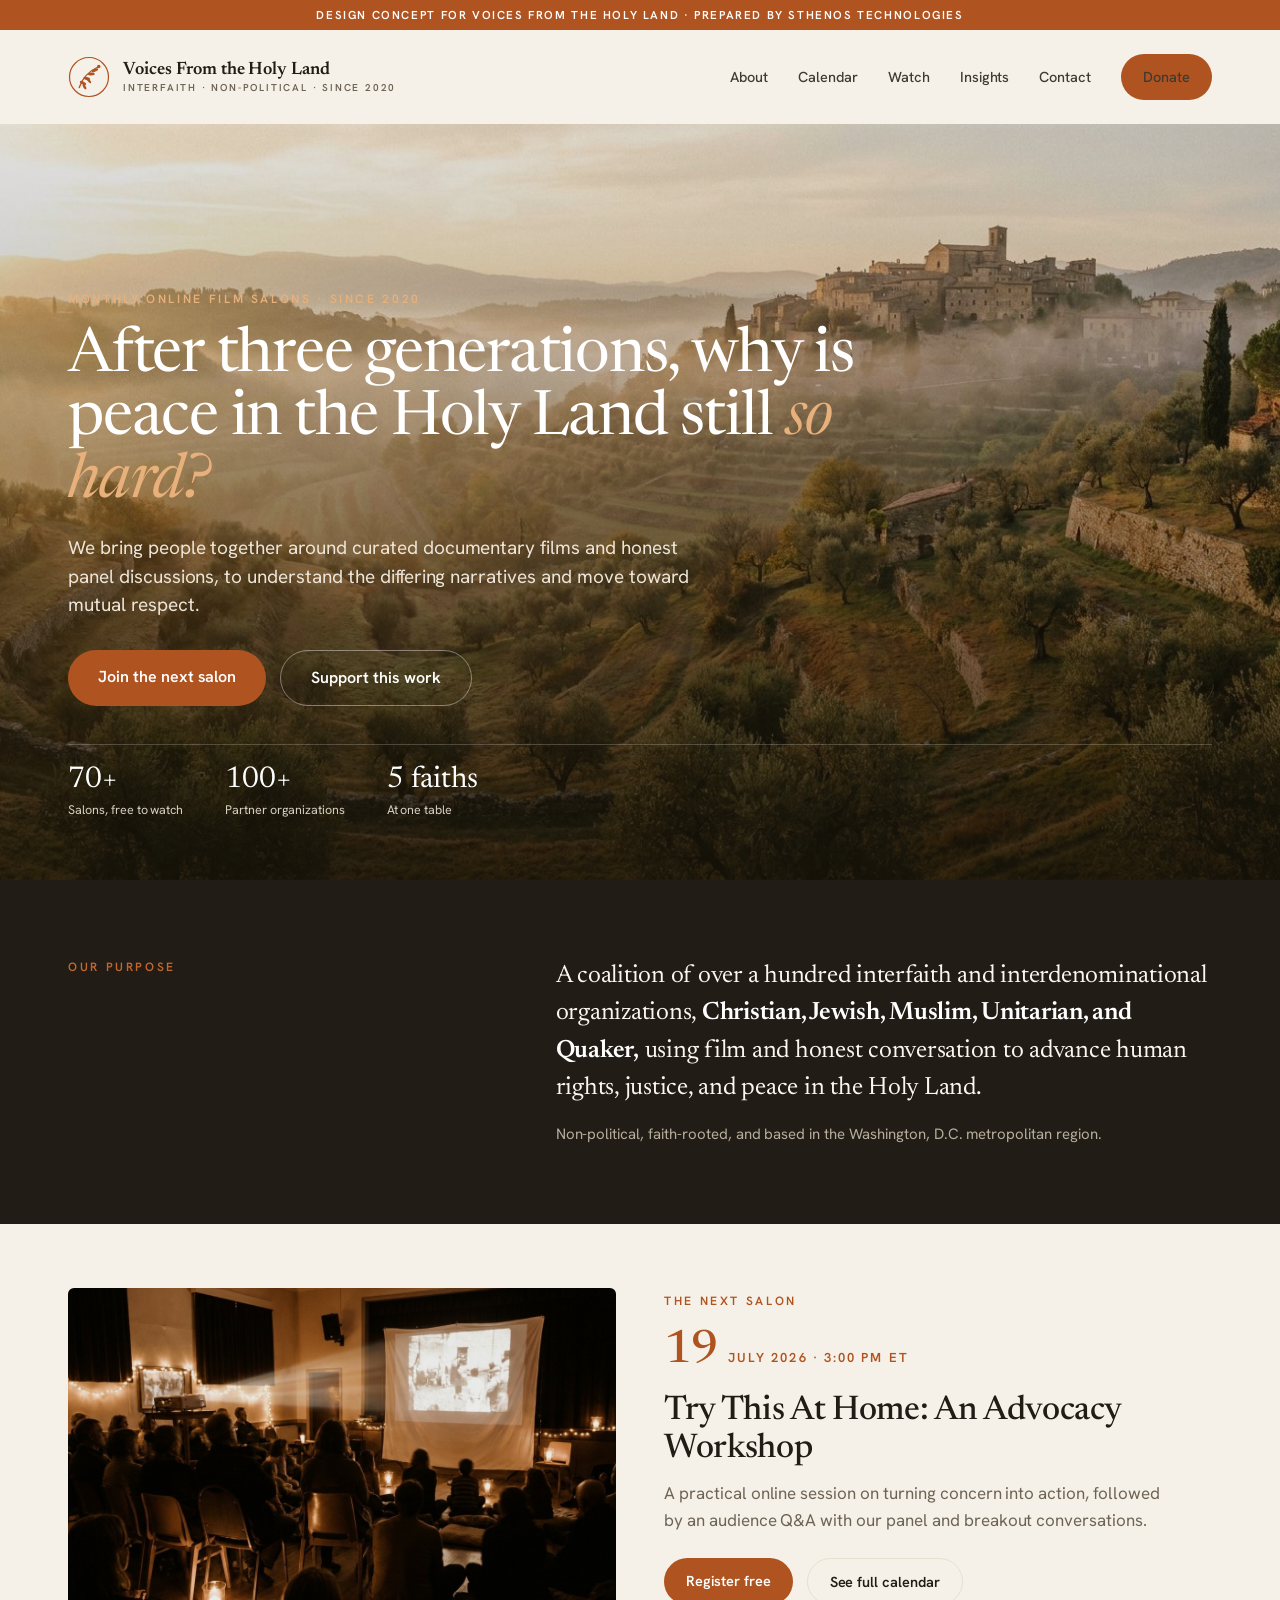
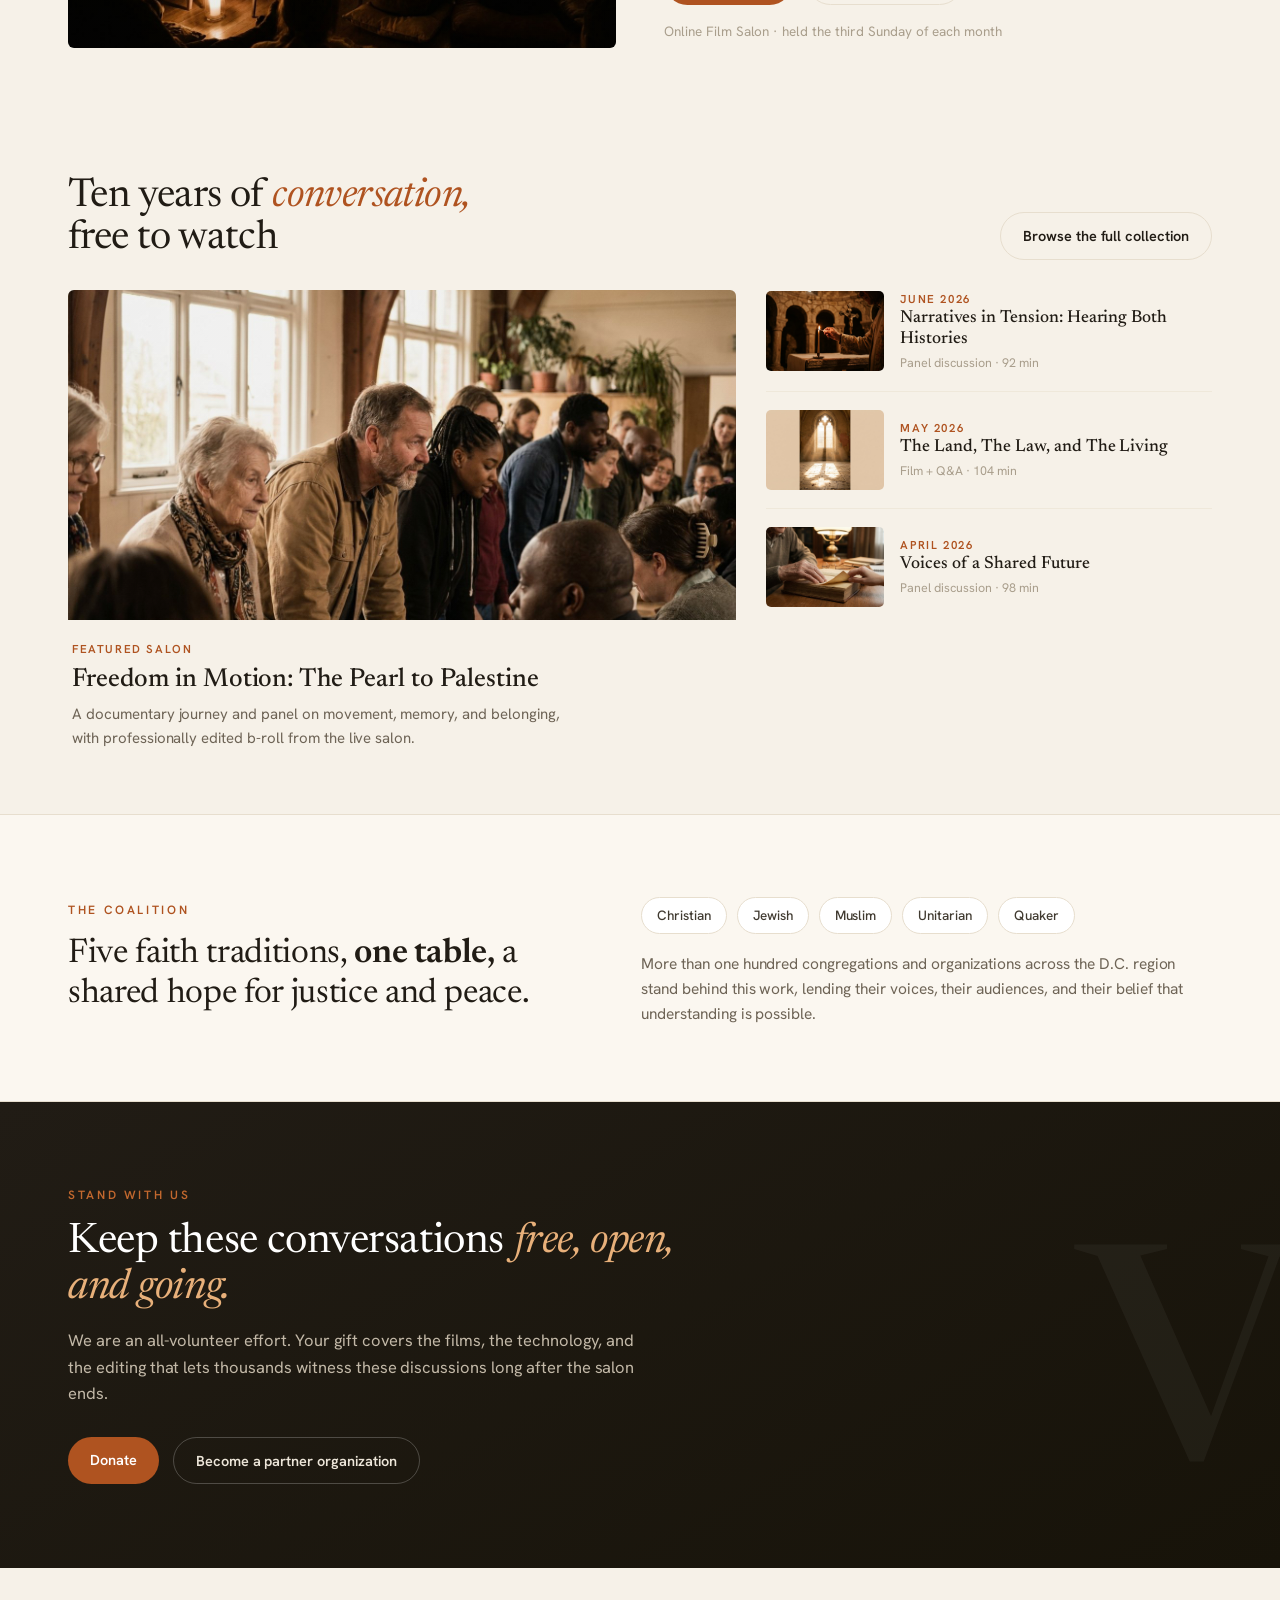
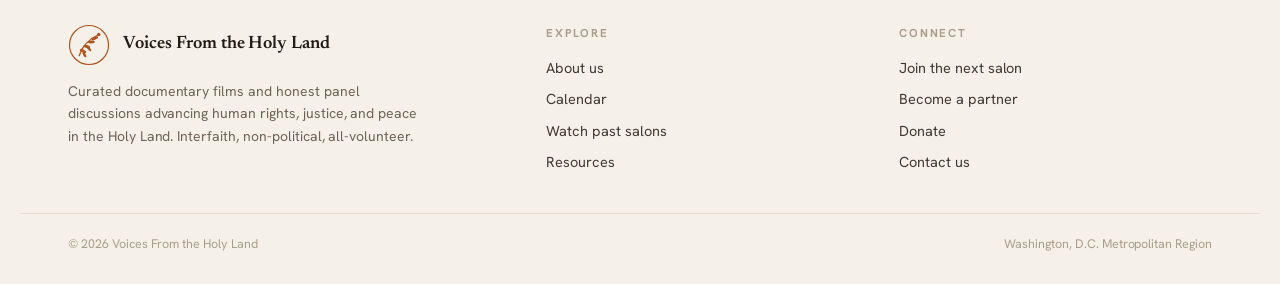
==== commit cacab8e6: "SEO foundation (meta+schema+sitemap+robots), Insights blog with 3 posts, Event schema" ====
--- a/index.html
+++ b/index.html
@@ -3,8 +3,20 @@
 <head>
 <meta charset="UTF-8">
 <meta name="viewport" content="width=device-width, initial-scale=1.0">
-<title>Voices From the Holy Land</title>
+<title>Voices From the Holy Land | Monthly Online Film Salons for Peace</title>
+<meta name="description" content="An interfaith coalition using documentary films and honest panel discussions to advance human rights, justice, and peace in the Holy Land. Join a free monthly online film salon.">
+<link rel="canonical" href="https://www.voicesfromtheholyland.org/">
+<meta name="robots" content="index,follow">
+<meta property="og:type" content="website">
+<meta property="og:site_name" content="Voices From the Holy Land">
+<meta property="og:title" content="Voices From the Holy Land | Monthly Online Film Salons for Peace">
+<meta property="og:description" content="An interfaith coalition using documentary films and honest panel discussions to advance human rights, justice, and peace in the Holy Land. Join a free monthly online film salon.">
+<meta property="og:url" content="https://www.voicesfromtheholyland.org/">
+<meta property="og:image" content="https://www.voicesfromtheholyland.org/assets/img/landscape.jpg">
+<meta name="twitter:card" content="summary_large_image">
+<link rel="icon" href="assets/logo.svg" type="image/svg+xml">
 <link rel="stylesheet" href="assets/style.css">
+<script type="application/ld+json">{"@context":"https://schema.org","@type":"NGO","name":"Voices From the Holy Land","alternateName":"VFHL","url":"https://www.voicesfromtheholyland.org/","logo":"https://www.voicesfromtheholyland.org/assets/logo.svg","description":"An interfaith coalition using documentary films and honest panel discussions to advance human rights, justice, and peace in the Holy Land.","foundingDate":"2020","areaServed":"United States","knowsAbout":["Israel and Palestine","human rights","peace","interfaith dialogue","documentary film"]}</script>
 </head>
 <body>
 <div class="concept">Design concept for Voices From the Holy Land &middot; prepared by Sthenos Technologies</div>
@@ -17,7 +29,7 @@
   <div class="navlinks">
     <a href="about.html">About</a>
     <a href="calendar.html">Calendar</a>
-    <a href="watch.html">Watch</a>
+    <a href="watch.html">Watch</a><a href="blog.html">Insights</a>
     <a href="contact.html">Contact</a>
     <a href="donate.html" class="btn">Donate</a>
   </div>
--- a/assets/style.css
+++ b/assets/style.css
@@ -215,3 +215,27 @@
   .watchgrid,.tiers{grid-template-columns:1fr 1fr;}
   .hero h1{font-size:42px;} nav{padding:18px 24px;flex-wrap:wrap;gap:12px;}
 }
+
+/* ---------- Blog / Insights ---------- */
+.bloggrid{display:grid;grid-template-columns:repeat(3,1fr);gap:26px;}
+@media(max-width:900px){.bloggrid{grid-template-columns:1fr;}}
+.bcard{display:flex;flex-direction:column;background:#fff;border:1px solid rgba(33,28,21,.10);border-radius:14px;padding:30px 28px;text-decoration:none;transition:transform .15s ease,box-shadow .15s ease;min-height:260px;}
+.bcard:hover{transform:translateY(-3px);box-shadow:0 18px 40px rgba(33,28,21,.10);}
+.bcard .cat{font-family:'Hanken Grotesk',sans-serif;font-size:12px;letter-spacing:.14em;text-transform:uppercase;color:var(--clay);font-weight:700;margin-bottom:14px;}
+.bcard h3{font-size:23px;line-height:1.25;color:var(--ink);margin:0 0 12px;}
+.bcard p{color:var(--muted);font-size:15.5px;line-height:1.6;margin:0;flex:1;}
+.bcard .rt{margin-top:18px;font-family:'Hanken Grotesk',sans-serif;font-size:13px;color:var(--faint);}
+.bcard.soon{background:transparent;border-style:dashed;}
+.bcard.soon .cat{color:var(--faint);}
+
+/* Article */
+.article{max-width:720px;margin:0 auto;padding:8px 24px 10px;}
+.article .cat{font-family:'Hanken Grotesk',sans-serif;font-size:13px;letter-spacing:.14em;text-transform:uppercase;color:var(--clay);font-weight:700;}
+.article .byline{font-family:'Hanken Grotesk',sans-serif;color:var(--faint);font-size:14px;margin:10px 0 0;}
+.article h2{font-size:27px;line-height:1.3;color:var(--ink);margin:42px 0 14px;}
+.article p{font-size:18px;line-height:1.8;color:#3a342b;margin:0 0 20px;}
+.article .lead{font-size:21px;line-height:1.7;color:var(--ink);}
+.article blockquote{margin:30px 0;padding:6px 0 6px 26px;border-left:3px solid var(--clay);font-family:'Newsreader',serif;font-style:italic;font-size:21px;color:var(--ink);}
+.article ul{margin:0 0 22px;padding-left:22px;}
+.article li{font-size:18px;line-height:1.75;color:#3a342b;margin-bottom:10px;}
+.article .endnote{margin-top:40px;padding-top:22px;border-top:1px solid rgba(33,28,21,.12);color:var(--faint);font-size:15px;font-family:'Hanken Grotesk',sans-serif;}
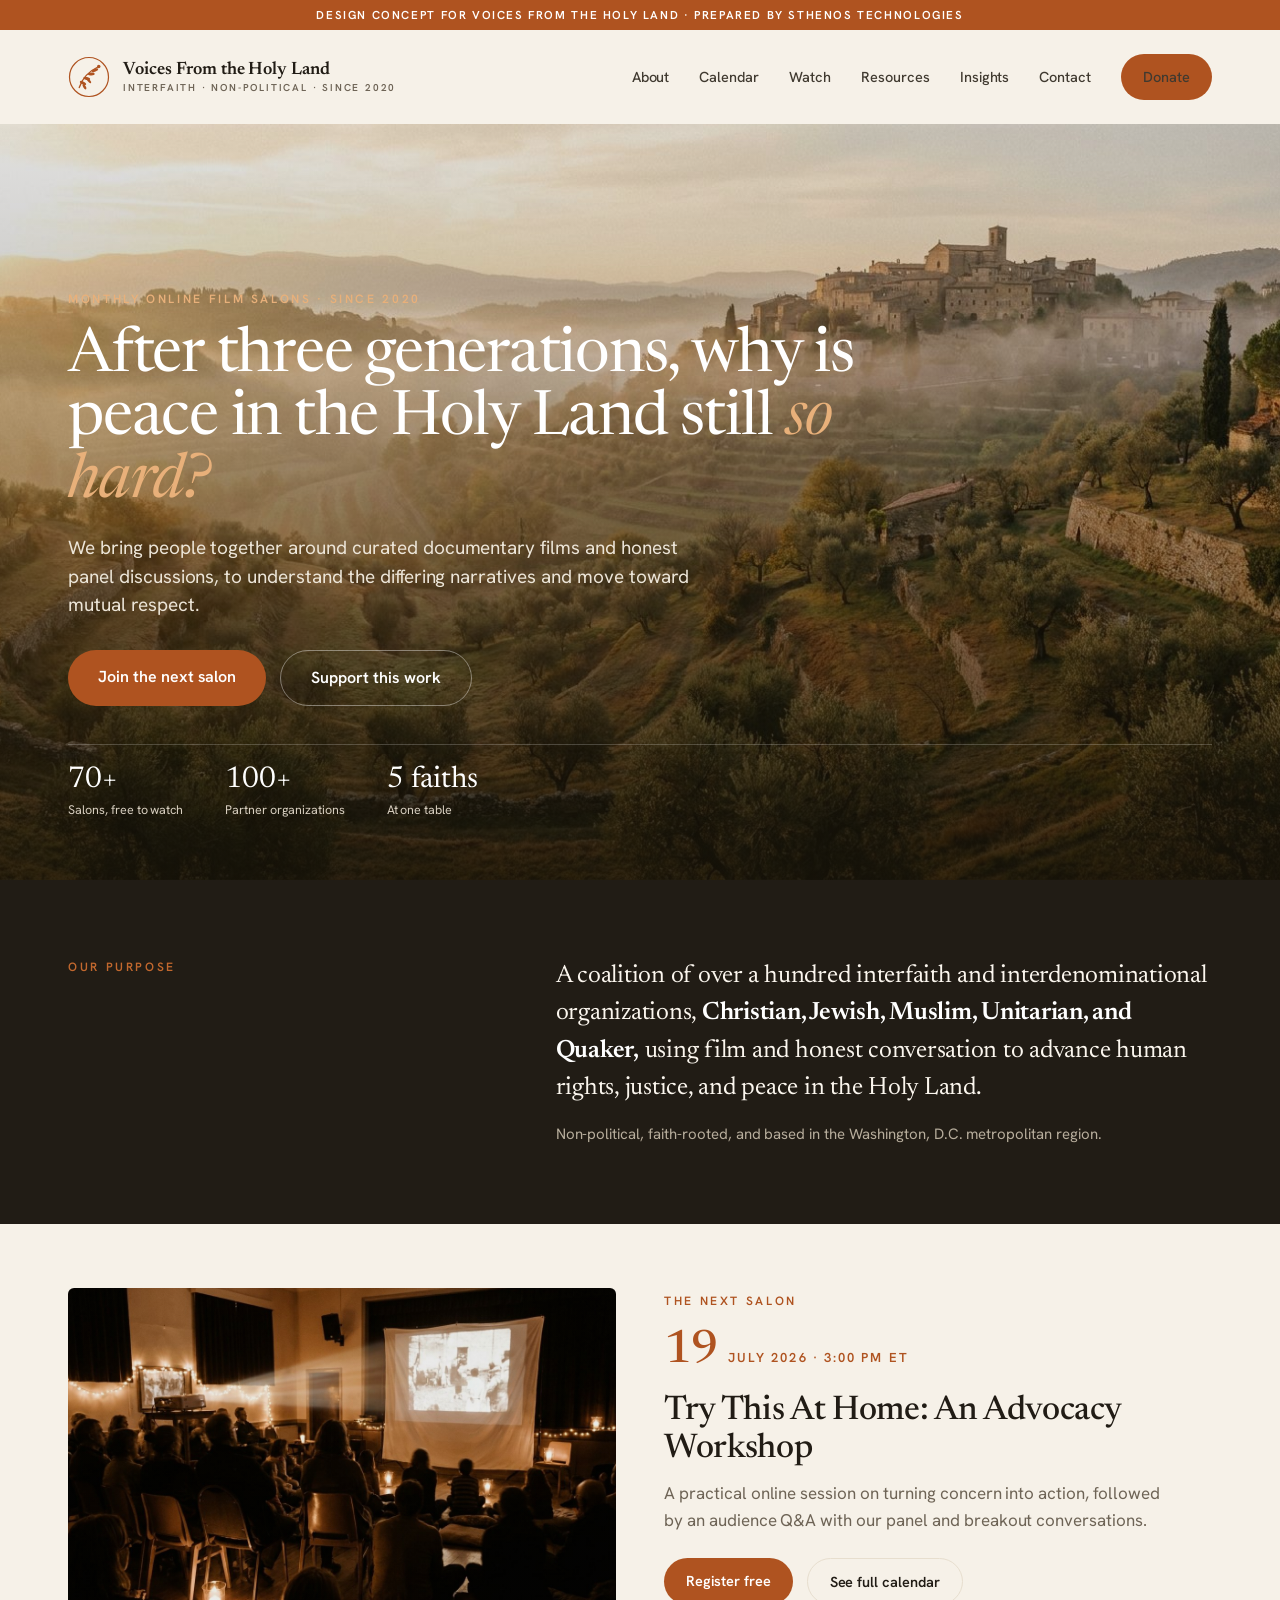
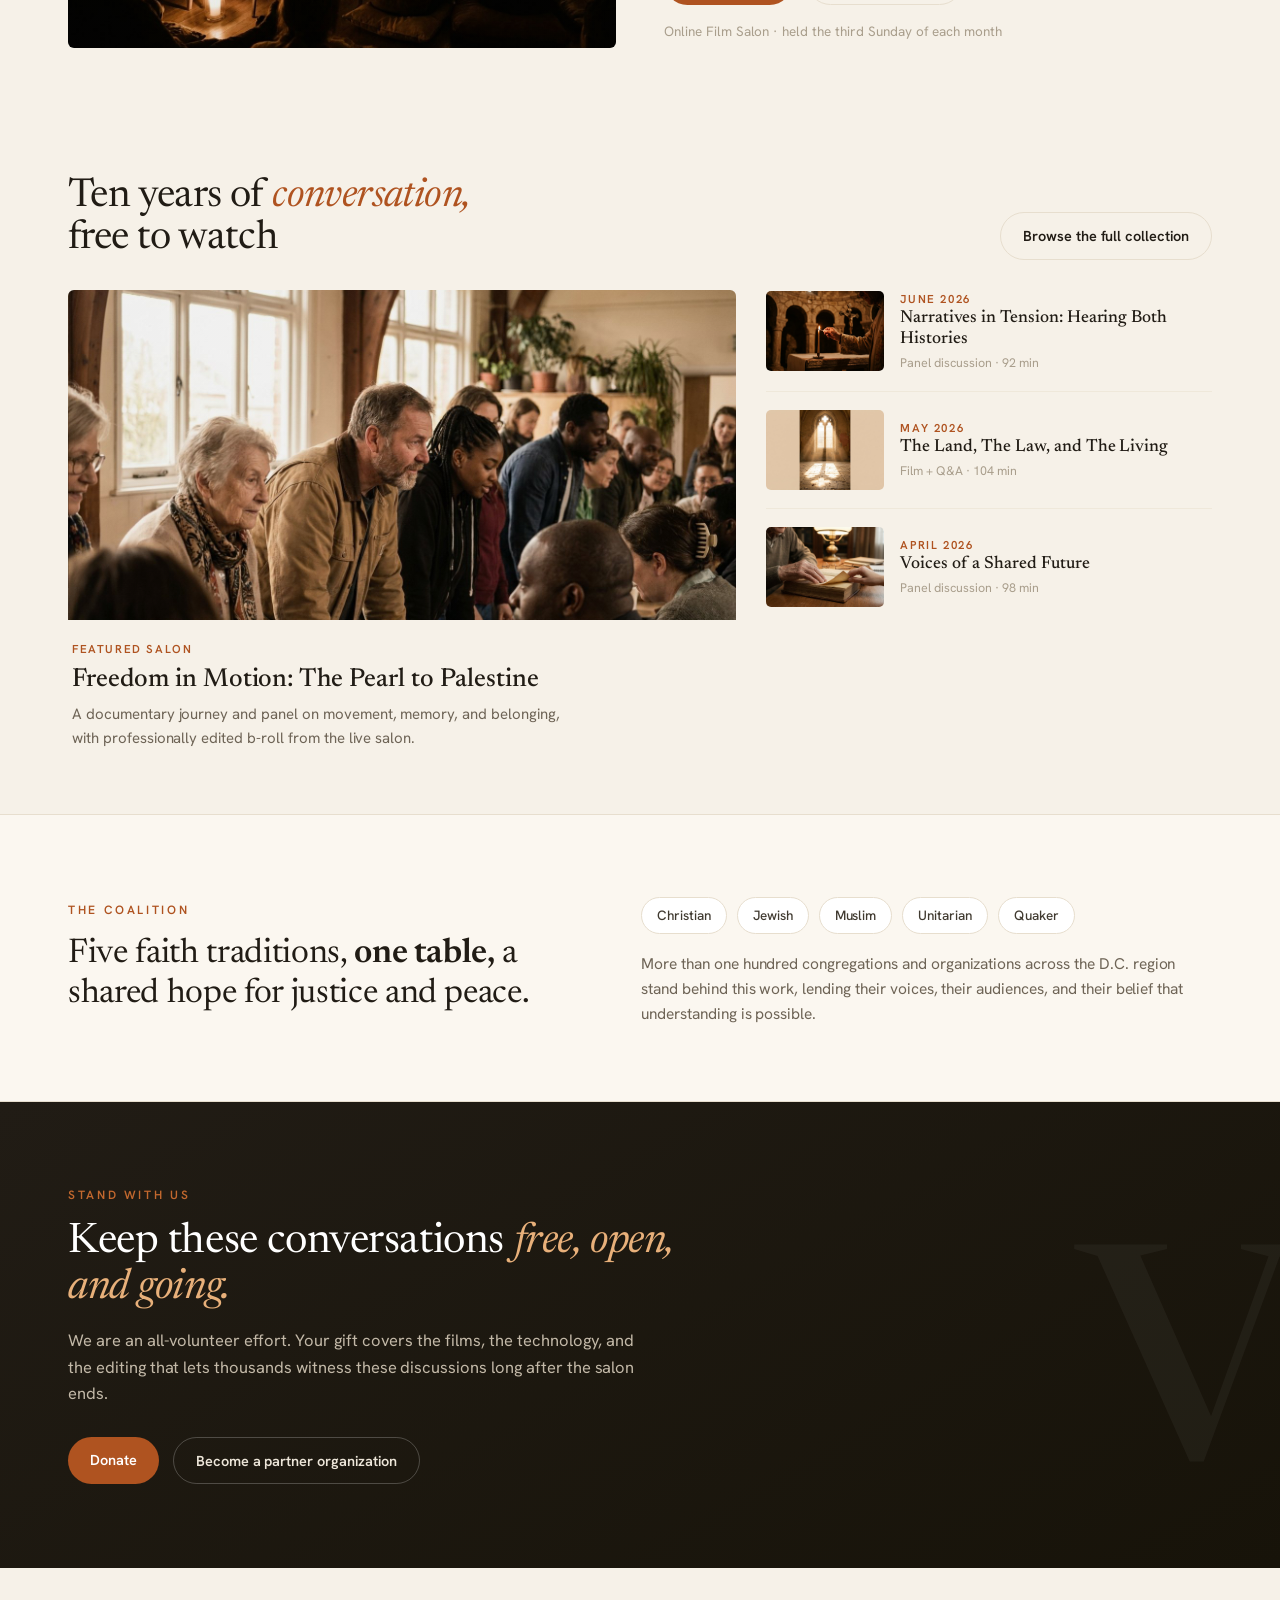
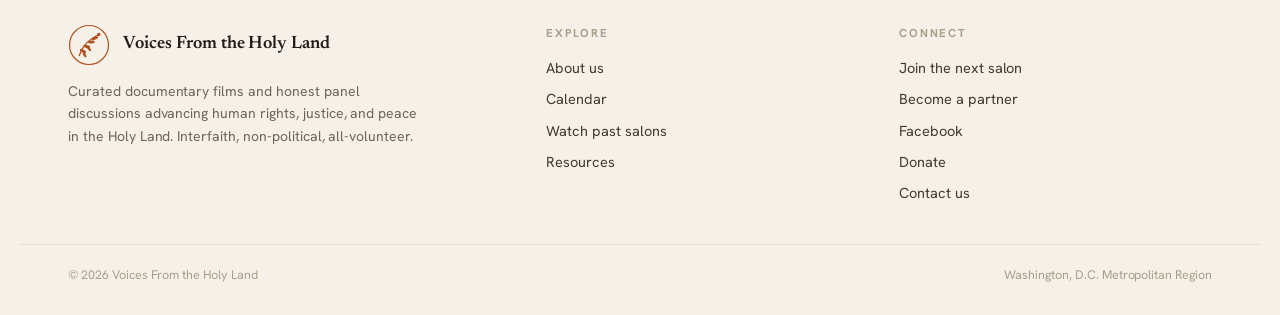
==== commit 42f87d2d: "Carry over Resources page (full curated library, all links preserved) + Resources in nav, Video of t" ====
--- a/index.html
+++ b/index.html
@@ -29,7 +29,7 @@
   <div class="navlinks">
     <a href="about.html">About</a>
     <a href="calendar.html">Calendar</a>
-    <a href="watch.html">Watch</a><a href="blog.html">Insights</a>
+    <a href="watch.html">Watch</a><a href="resources.html">Resources</a><a href="blog.html">Insights</a>
     <a href="contact.html">Contact</a>
     <a href="donate.html" class="btn">Donate</a>
   </div>
@@ -129,8 +129,8 @@
       <div class="brand"><img src="assets/logo.svg" class="mk" alt="Voices From the Holy Land"><div class="nm">Voices From the Holy Land</div></div>
       <p class="about">Curated documentary films and honest panel discussions advancing human rights, justice, and peace in the Holy Land. Interfaith, non-political, all-volunteer.</p>
     </div>
-    <div><h6>Explore</h6><ul><li><a href="about.html">About us</a></li><li><a href="calendar.html">Calendar</a></li><li><a href="watch.html">Watch past salons</a></li><li><a href="contact.html">Resources</a></li></ul></div>
-    <div><h6>Connect</h6><ul><li><a href="calendar.html">Join the next salon</a></li><li><a href="contact.html">Become a partner</a></li><li><a href="donate.html">Donate</a></li><li><a href="contact.html">Contact us</a></li></ul></div>
+    <div><h6>Explore</h6><ul><li><a href="about.html">About us</a></li><li><a href="calendar.html">Calendar</a></li><li><a href="watch.html">Watch past salons</a></li><li><a href="resources.html">Resources</a></li></ul></div>
+    <div><h6>Connect</h6><ul><li><a href="calendar.html">Join the next salon</a></li><li><a href="contact.html">Become a partner</a></li><li><a href="https://www.facebook.com/VoicesHolyLand/" target="_blank" rel="noopener">Facebook</a></li><li><a href="donate.html">Donate</a></li><li><a href="contact.html">Contact us</a></li></ul></div>
   </div>
   <div class="legal"><span>&copy; 2026 Voices From the Holy Land</span><span>Washington, D.C. Metropolitan Region</span></div>
 </footer>
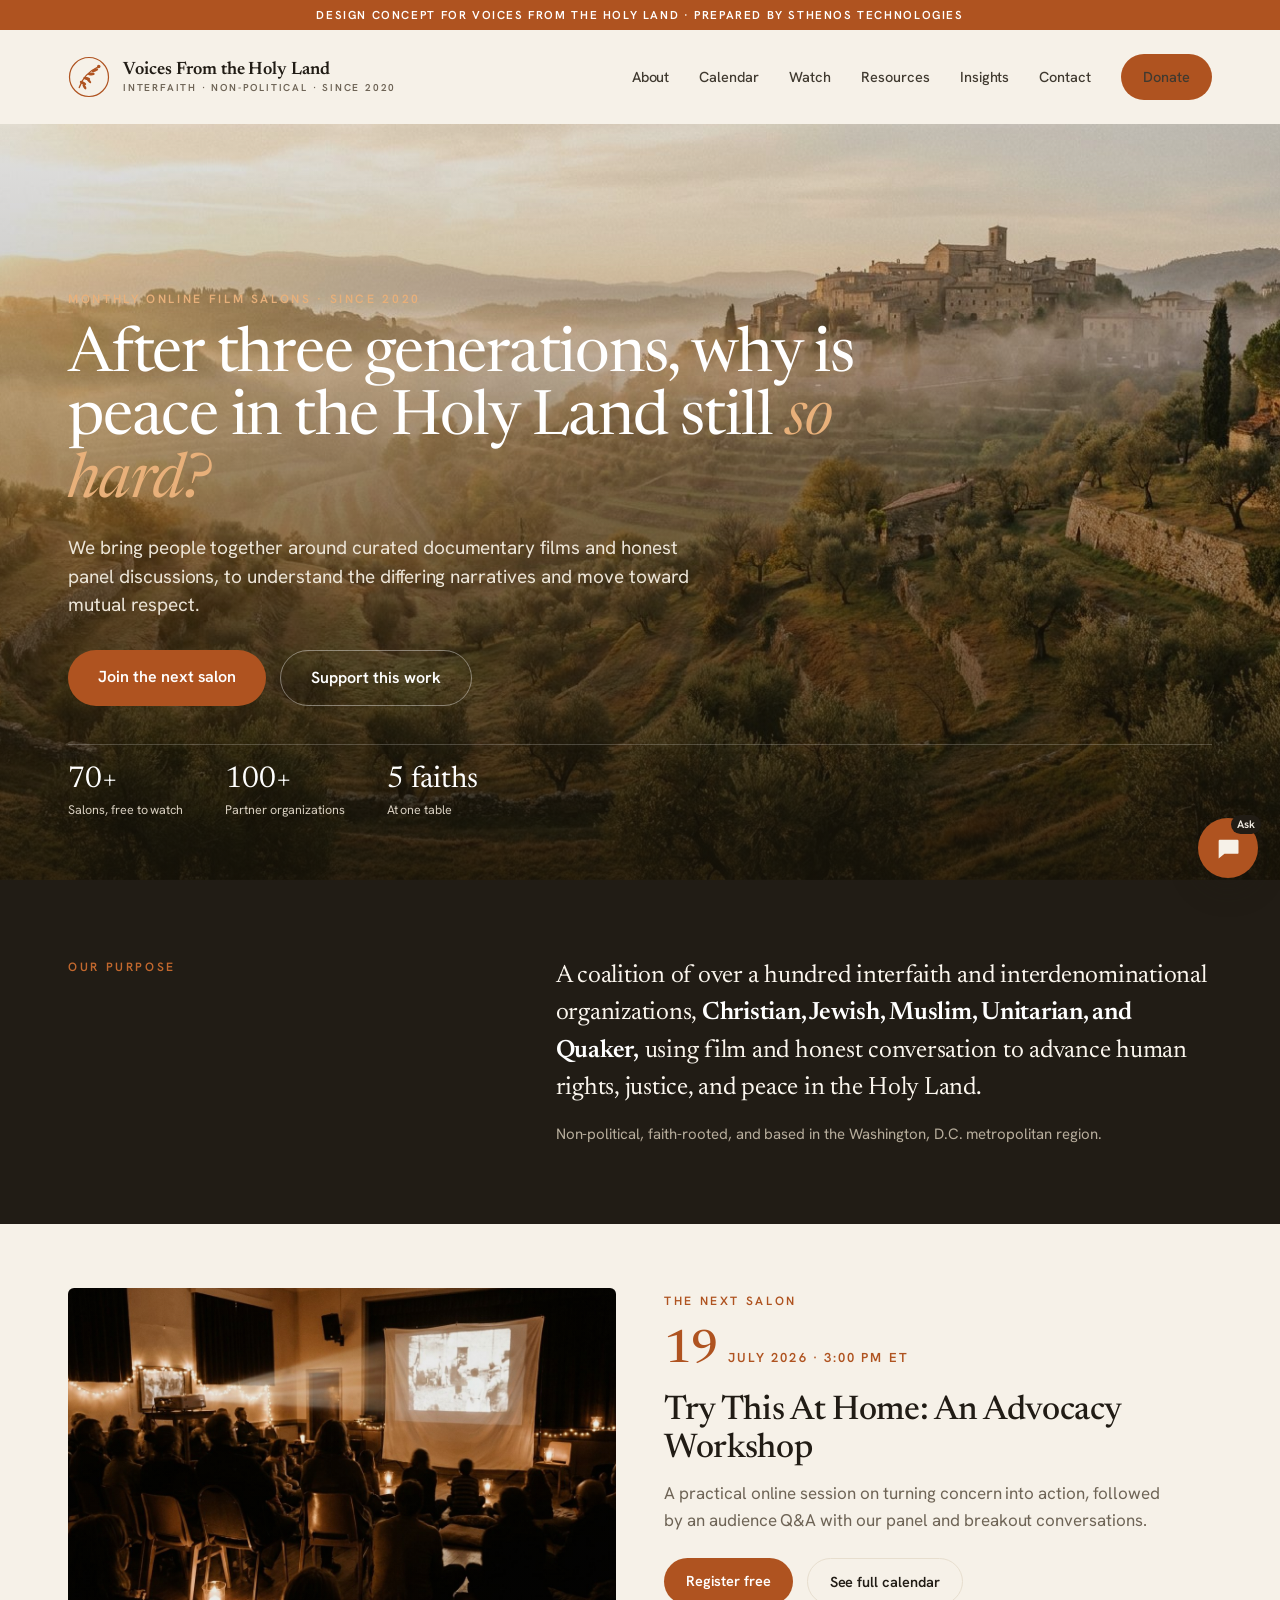
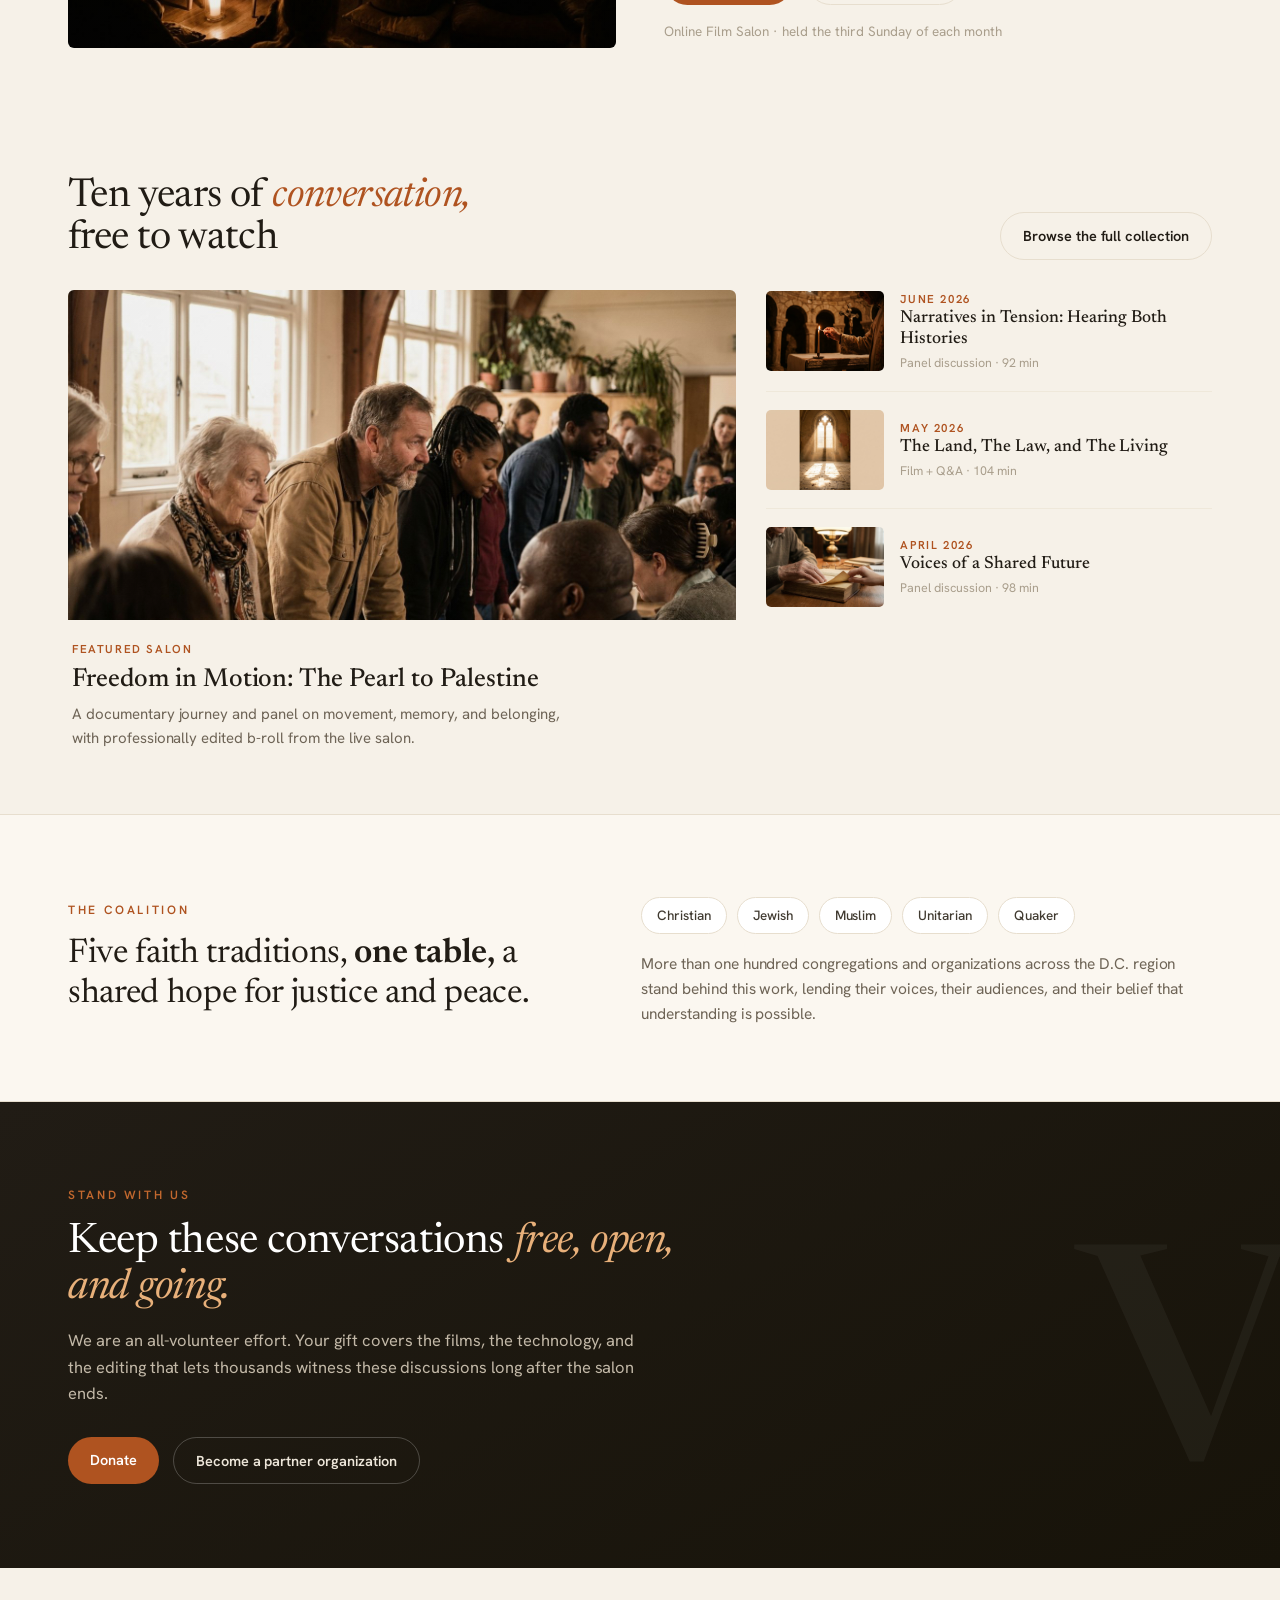
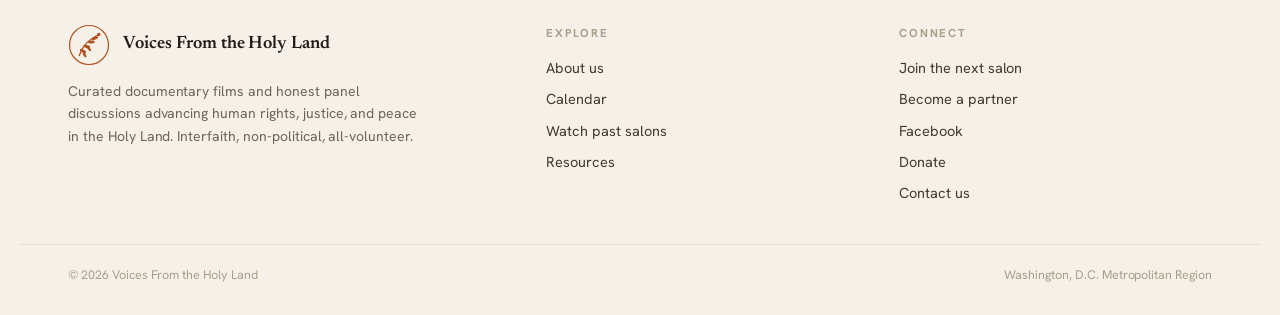
==== commit de7c9e64: "Add VFHL site assistant: in-browser knowledge-base chatbot on all 11 pages" ====
--- a/index.html
+++ b/index.html
@@ -134,5 +134,6 @@
   </div>
   <div class="legal"><span>&copy; 2026 Voices From the Holy Land</span><span>Washington, D.C. Metropolitan Region</span></div>
 </footer>
+<script src="assets/chatbot.js" defer></script>
 </body>
 </html>
